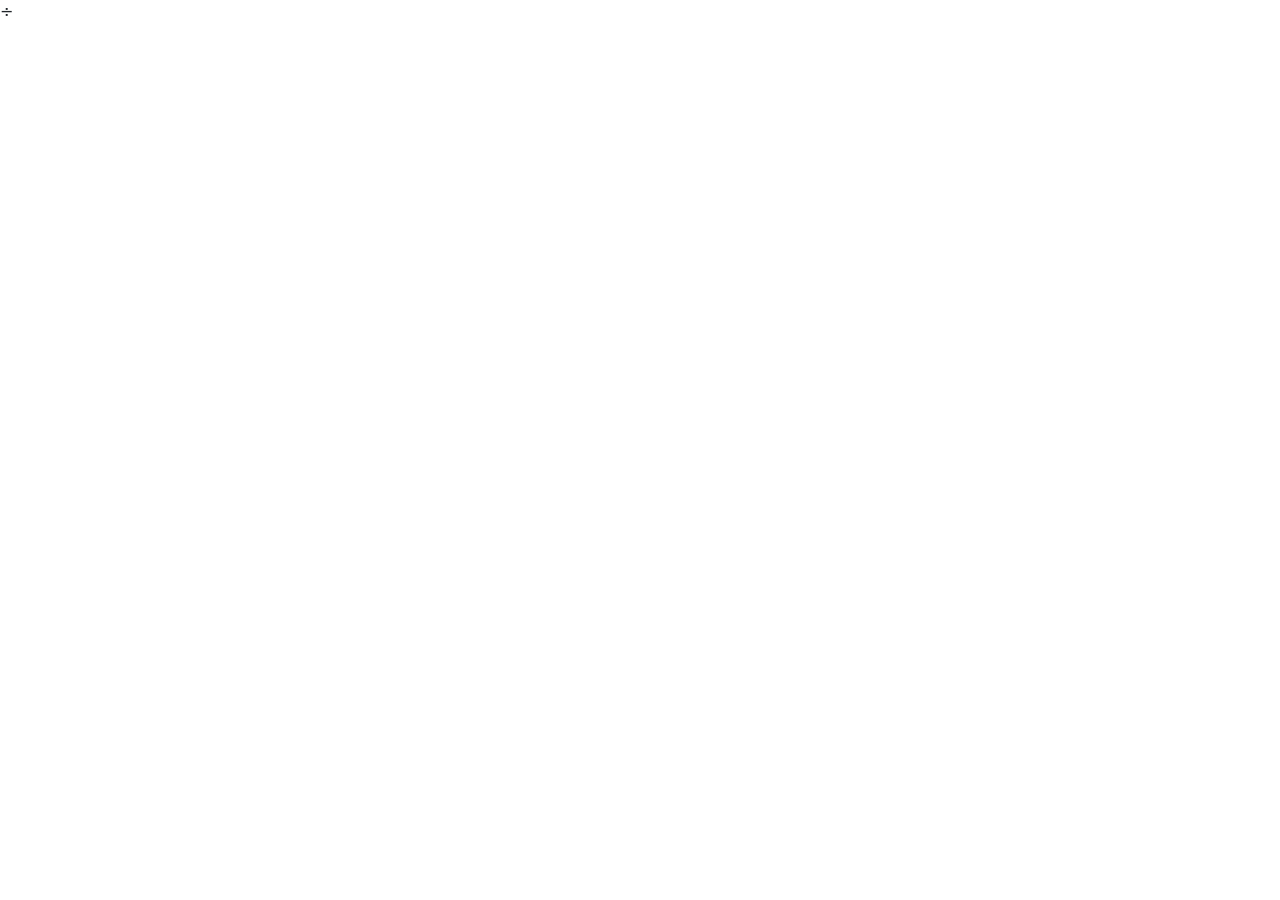
==== contact.html @ 99e3ef4a "hero section" ====
÷<!DOCTYPE html>
<html lang="en">

<head>
    <meta charset="UTF-8">
    <meta name="viewport" content="width=device-width, initial-scale=1.0">

    <title>Group Project</title>

    <!-- Bootstrap CSS -->
    <link href="https://cdn.jsdelivr.net/npm/bootstrap@5.3.8/dist/css/bootstrap.min.css" rel="stylesheet"
        integrity="sha384-sRIl4kxILFvY47J16cr9ZwB07vP4J8+LH7qKQnuqkuIAvNWLzeN8tE5YBujZqJLB" crossorigin="anonymous">

    <!-- AOS CSS -->
    <link rel="stylesheet" href="https://cdnjs.cloudflare.com/ajax/libs/aos/2.3.4/aos.css">

    <!-- Bootstrap Icons -->
    <link rel="stylesheet" href="https://cdn.jsdelivr.net/npm/bootstrap-icons@1.13.1/font/bootstrap-icons.min.css">

    <!-- Google Fonts -->
    <link rel="preconnect" href="https://fonts.googleapis.com">
    <link rel="preconnect" href="https://fonts.gstatic.com" crossorigin>

    <link
        href="https://fonts.googleapis.com/css2?family=DM+Sans:wght@400;500;600;700&family=Playfair+Display:ital,wght@0,400;0,500;0,600;0,700;1,400;1,500;1,600;1,700&display=swap"
        rel="stylesheet">

</head>

<body>


    <!-- Bootstrap JS -->
    <script src="https://cdn.jsdelivr.net/npm/bootstrap@5.3.8/dist/js/bootstrap.bundle.min.js"
        integrity="sha384-FKyoEForCGlyvwx9Hj09JcYn3nv7wiPVlz7YYwJrVWrXK/BmnVDxM+D2scQbITxI" crossorigin="anonymous">
        </script>

    <!-- AOS JS -->
    <script src="https://cdnjs.cloudflare.com/ajax/libs/aos/2.3.4/aos.js">
    </script>

    <!-- AOS Initialization -->
    <script>
        AOS.init();
    </script>

</body>

</html>
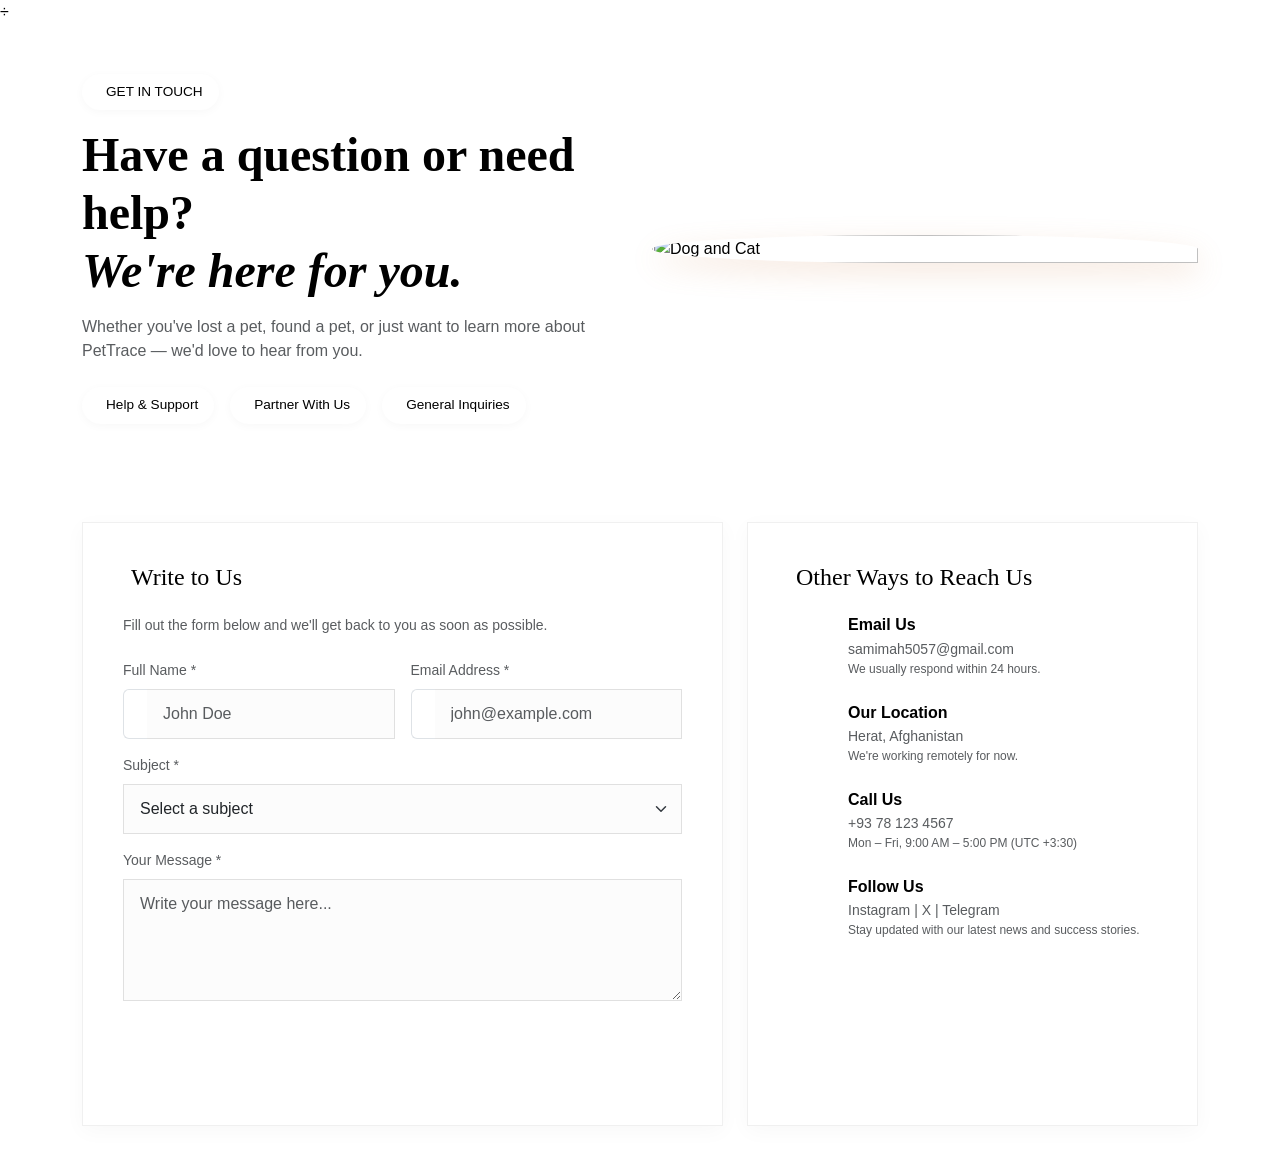
==== commit a5cf9a0c: "contact info" ====
--- a/contact.html
+++ b/contact.html
@@ -24,7 +24,7 @@
     <link
         href="https://fonts.googleapis.com/css2?family=DM+Sans:wght@400;500;600;700&family=Playfair+Display:ital,wght@0,400;0,500;0,600;0,700;1,400;1,500;1,600;1,700&display=swap"
         rel="stylesheet">
-
+<link rel="stylesheet" href="style contact.css">
 </head>
 
 <body>
@@ -43,7 +43,140 @@
     <script>
         AOS.init();
     </script>
+     <!-- Hero Section -->
+    <section class="hero-section">
+        <div class="container position-relative">
+            <!-- Decorative Paw Prints -->
+            <i class="fa-solid fa-paw paw-print paw-1"></i>
+            <i class="fa-solid fa-paw paw-print paw-2"></i>
+            
+            <div class="row align-items-center">
+                <div class="col-lg-6 mb-4 mb-lg-0">
+                    <div class="badge-icon mb-3">
+                        <i class="fa-solid fa-paw text-primary-custom"></i> GET IN TOUCH
+                    </div>
+                    <h1 class="display-5 fw-bold mb-3">Have a question or need help?<br><span class="text-primary-custom fst-italic">We're here for you.</span></h1>
+                    <p class="text-muted mb-4">Whether you've lost a pet, found a pet, or just want to learn more about PetTrace — we'd love to hear from you.</p>
+                    
+                    <div class="d-flex flex-wrap gap-3">
+                        <div class="badge-icon">
+                            <i class="fa-solid fa-heart text-danger"></i> Help & Support
+                        </div>
+                        <div class="badge-icon">
+                            <i class="fa-solid fa-handshake text-primary-custom"></i> Partner With Us
+                        </div>
+                        <div class="badge-icon">
+                            <i class="fa-solid fa-comment-dots text-primary-custom"></i> General Inquiries
+                        </div>
+                    </div>
+                </div>
+                <div class="col-lg-6">
+                    <div class="hero-img-wrapper">
+                        <!-- Replace with your actual image -->
+                        <img src="https://images.unsplash.com/photo-1450778869180-41d0601e046e?ixlib=rb-4.0.3&auto=format&fit=crop&w=800&q=80" alt="Dog and Cat">
+                    </div>
+                </div>
+            </div>
+        </div>
+    </section><!-- Contact Form Section -->
+    <section class="py-5">
+        <div class="container">
+            <div class="row g-4">
+                <!-- Form -->
+                <div class="col-lg-7">
+                    <div class="custom-card">
+                        <div class="d-flex align-items-center gap-2 mb-4">
+                            <i class="fa-solid fa-paw text-primary-custom"></i>
+                            <h4 class="mb-0">Write to Us</h4>
+                        </div>
+                        <p class="text-muted small mb-4">Fill out the form below and we'll get back to you as soon as possible.</p>
+                        
+                        <form>
+                            <div class="row g-3">
+                                <div class="col-md-6">
+                                    <label class="form-label small text-muted">Full Name *</label>
+                                    <div class="input-group">
+                                        <span class="input-group-text"><i class="fa-regular fa-user"></i></span>
+                                        <input type="text" class="form-control" placeholder="John Doe">
+                                    </div>
+                                </div>
+                                <div class="col-md-6">
+                                    <label class="form-label small text-muted">Email Address *</label>
+                                    <div class="input-group">
+                                        <span class="input-group-text"><i class="fa-regular fa-envelope"></i></span>
+                                        <input type="email" class="form-control" placeholder="john@example.com">
+                                    </div>
+                                </div>
+                                <div class="col-12">
+                                    <label class="form-label small text-muted">Subject *</label>
+                                    <select class="form-select">
+                                        <option selected disabled>Select a subject</option>
+                                        <option>General Inquiry</option>
+                                        <option>Report a Lost Pet</option>
+                                        <option>Report a Found Pet</option>
+                                        <option>Partnership</option>
+                                    </select>
+                                </div>
+                                <div class="col-12">
+                                    <label class="form-label small text-muted">Your Message *</label>
+                                    <textarea class="form-control" rows="4" placeholder="Write your message here..."></textarea>
+                                </div>
+                                <div class="col-12 mt-4">
+                                    <button type="submit" class="btn btn-primary-custom w-100">
+                                        Send Message <i class="fa-solid fa-paper-plane ms-2"></i>
+                                    </button>
+                                </div>
+                            </div>
+                        </form>
+                    </div>
+                </div>
+ <!-- Contact Info -->
+                <div class="col-lg-5">
+                    <div class="custom-card">
+                        <div class="d-flex align-items-center gap-2 mb-4">
+                            <i class="fa-solid fa-paw text-primary-custom"></i>
+                            <h4 class="mb-0">Other Ways to Reach Us</h4>
+                        </div>
+                        
+                        <div class="contact-info-item">
+                            <div class="contact-icon"><i class="fa-regular fa-envelope"></i></div><div>
+                                <h6 class="mb-1 fw-bold">Email Us</h6>
+                                <p class="text-muted small mb-0">samimah5057@gmail.com</p>
+                                <p class="text-muted small mb-0" style="font-size: 0.75rem;">We usually respond within 24 hours.</p>
+                            </div>
+                        </div>
 
+                        <div class="contact-info-item">
+                            <div class="contact-icon"><i class="fa-solid fa-location-dot"></i></div>
+                            <div>
+                                <h6 class="mb-1 fw-bold">Our Location</h6>
+                                <p class="text-muted small mb-0">Herat, Afghanistan</p>
+                                <p class="text-muted small mb-0" style="font-size: 0.75rem;">We're working remotely for now.</p>
+                            </div>
+                        </div>
+
+                        <div class="contact-info-item">
+                            <div class="contact-icon"><i class="fa-solid fa-phone"></i></div>
+                            <div>
+                                <h6 class="mb-1 fw-bold">Call Us</h6>
+                                <p class="text-muted small mb-0">+93 78 123 4567</p>
+                                <p class="text-muted small mb-0" style="font-size: 0.75rem;">Mon – Fri, 9:00 AM – 5:00 PM (UTC +3:30)</p>
+                            </div>
+                        </div>
+
+                        <div class="contact-info-item mb-0">
+                            <div class="contact-icon"><i class="fa-brands fa-instagram"></i></div>
+                            <div>
+                                <h6 class="mb-1 fw-bold">Follow Us</h6>
+                                <p class="text-muted small mb-0">Instagram | X | Telegram</p>
+                                <p class="text-muted small mb-0" style="font-size: 0.75rem;">Stay updated with our latest news and success stories.</p>
+                            </div>
+                        </div>
+                    </div>
+                </div>
+            </div>
+        </div>
+    </section>
 </body>
 
 </html>
--- a/style contact.css
+++ b/style contact.css
@@ -0,0 +1,167 @@
+:root {
+    /* Main Colors */
+    --cream: #FFF8EF;
+    --light-pink: #FBE4E6;
+    --soft-beige: #F8EBDD;
+    --peach: #F3C6A5;
+
+    /* Accent */
+    --terracotta: #C97B4B;
+
+    /* Text */
+    --dark-brown: #2D211B;
+    --muted-brown: #75645A;
+
+    /* Border */
+    --border: #E8D4C2;
+}
+
+body {
+    font-family: 'DM Sans', sans-serif;
+}
+
+h1,
+h2,
+h3 {
+    font-family: 'Playfair Display', serif;
+}
+Sahar sh contact 
+ :root {
+            --primary-color: #d38a59;
+            --primary-hover: #b87548;
+            --bg-color: #fefaf6;
+            --text-dark: #2c2c2c;
+            --text-muted: #6c757d;
+            --accent-light: #fdf3f0;
+            --border-radius-lg: 24px;
+            --border-radius-md: 16px;
+        }
+
+        body {
+            font-family: 'Inter', sans-serif;
+            background-color: var(--bg-color);
+            color: var(--text-dark);
+        }
+
+        h1, h2, h3, h4, h5 {
+            font-family: 'Lora', serif;
+            color: var(--text-dark);
+        }
+
+        .text-primary-custom {
+            color: var(--primary-color) !important;
+        }
+
+        .bg-primary-custom {
+            background-color: var(--primary-color) !important;
+            color: white;
+        }
+
+        .btn-primary-custom {
+            background-color: var(--primary-color);
+            color: white;
+            border: none;
+            padding: 10px 24px;
+            border-radius: 50px;
+            transition: all 0.3s ease;
+        }
+
+        .btn-primary-custom:hover {
+            background-color: var(--primary-hover);
+            color: white;
+        }
+
+        .btn-outline-custom {
+            border: 1px solid #ddd;
+            border-radius: 50px;
+            padding: 8px 20px;
+            color: var(--text-dark);
+            background: white;
+            transition: all 0.3s ease;
+        }
+
+        .btn-outline-custom:hover {
+            background-color: var(--accent-light);
+            border-color: var(--primary-color);
+            color: var(--primary-color);
+        }
+
+        /* Hero Section */
+        .hero-section {
+            padding-top: 50px;
+            padding-bottom: 50px;
+        }
+
+        .hero-img-wrapper {
+            position: relative;
+            border-radius: 50% 50% 0 50% / 50% 50% 0 50%;
+            overflow: hidden;
+            box-shadow: 0 10px 30px rgba(211, 138, 89, 0.2);
+        }
+
+        .hero-img-wrapper img {
+            width: 100%;
+            height: auto;
+            object-fit: cover;
+        }
+
+        .badge-icon {
+            display: inline-flex;
+            align-items: center;
+            gap: 8px;
+            font-size: 0.85rem;
+            color: var(--text-muted);
+            background: white;
+            padding: 8px 16px;
+            border-radius: 50px;
+            box-shadow: 0 2px 10px rgba(0,0,0,0.03);
+        }
+
+        /* Form Section */
+        .custom-card {
+            background: white;
+            border-radius: var(--border-radius-lg);
+            padding: 40px;
+            box-shadow: 0 5px 20px rgba(0,0,0,0.03);
+            border: 1px solid #f0f0f0;
+            height: 100%;
+        }
+
+        .form-control, .form-select {
+            border-radius: var(--border-radius-md);
+            border: 1px solid #e0e0e0;
+            padding: 12px 16px;
+            background-color: #fcfcfc;
+        }
+
+        .form-control:focus, .form-select:focus {
+            box-shadow: 0 0 0 0.25rem rgba(211, 138, 89, 0.15);
+            border-color: var(--primary-color);
+        }
+
+        .input-group-text {
+            background-color: transparent;
+            border-right: none;
+            color: var(--text-muted);
+        }
+
+        .input-group .form-control {
+            border-left: none;
+        }.contact-info-item {
+            display: flex;
+            align-items: flex-start;
+            gap: 15px;
+            margin-bottom: 25px;
+        }
+
+        .contact-icon {
+            width: 45px;
+            height: 45px;
+            background-color: var(--accent-light);
+            color: var(--primary-color);
+            border-radius: 50%;
+            display: flex;
+            align-items: center;
+            justify-content: center;
+            font-size: 1.2rem;
+            flex-shrink: 0;}
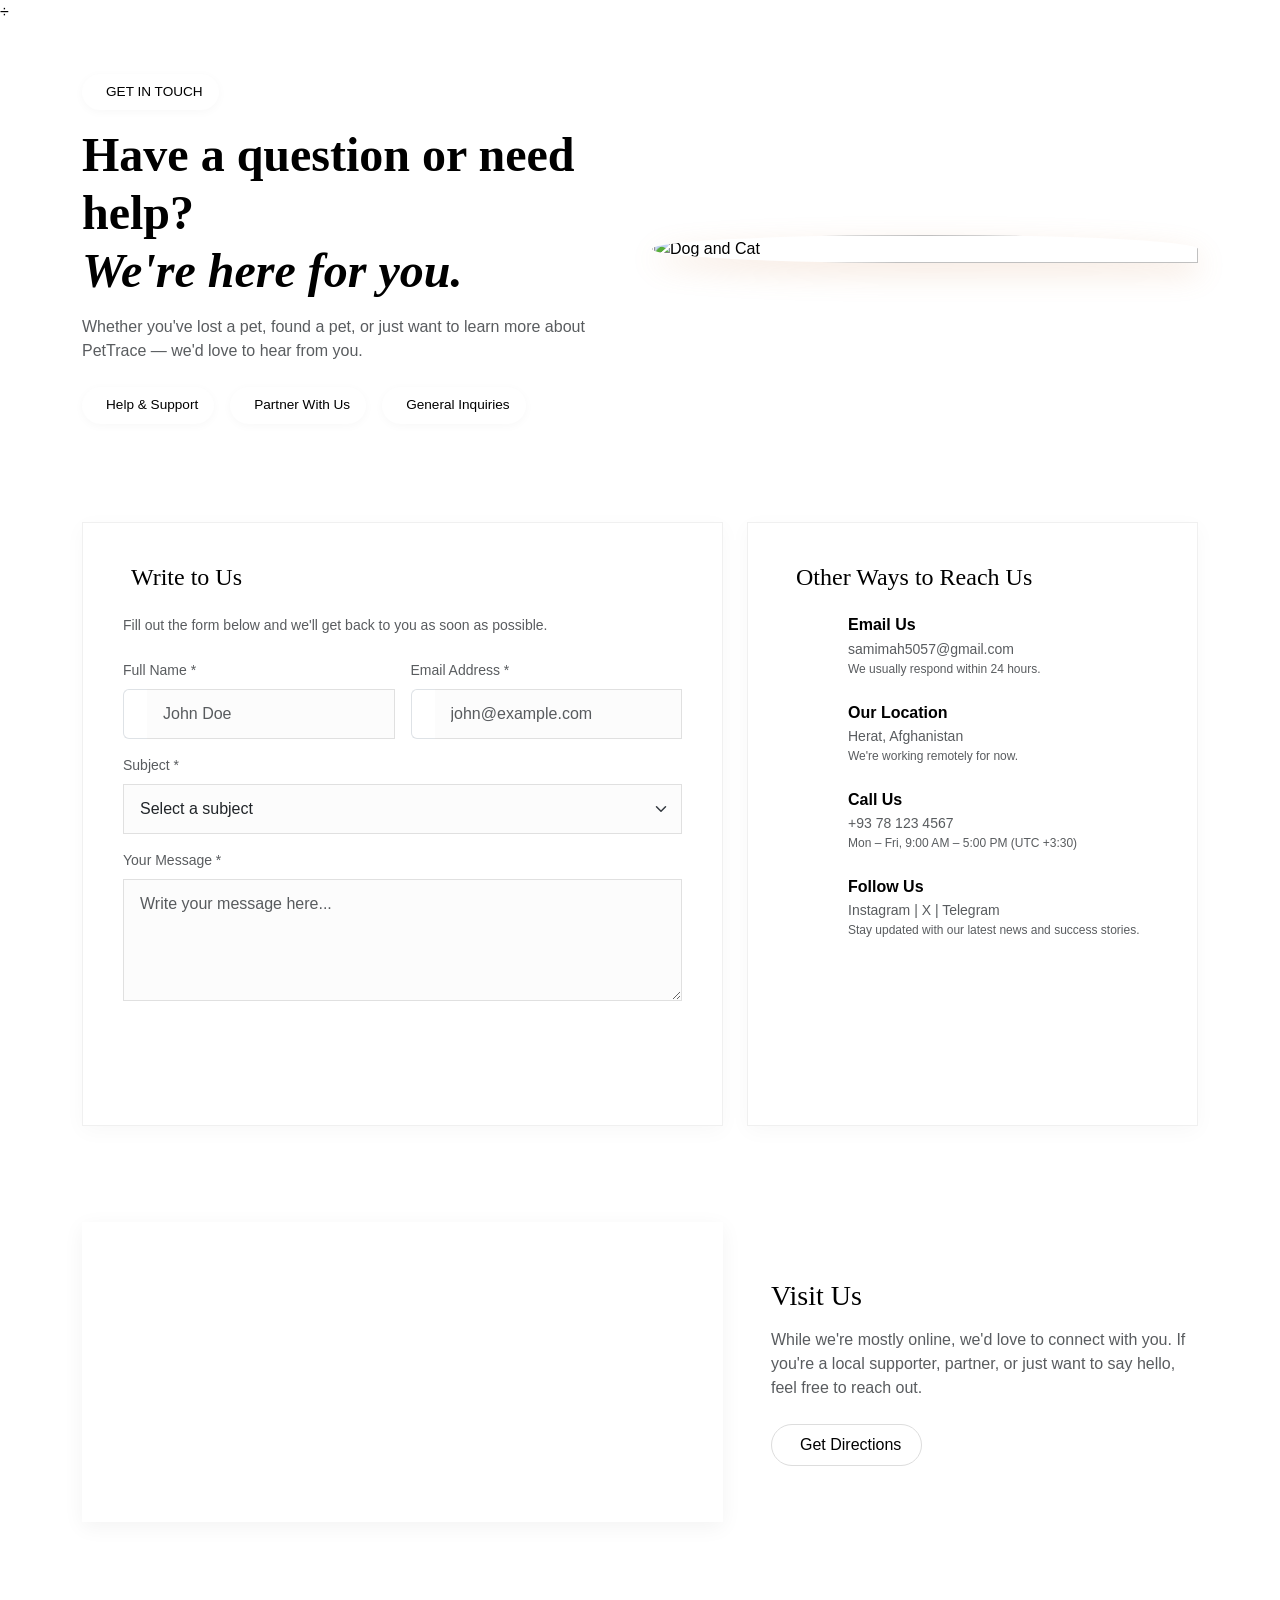
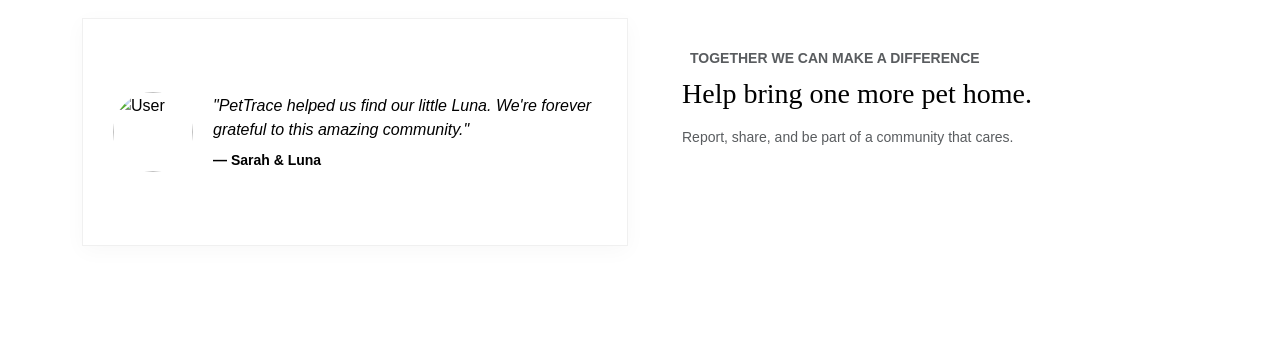
==== commit 4284a790: "project finfsh" ====
--- a/contact.html
+++ b/contact.html
@@ -177,6 +177,62 @@
             </div>
         </div>
     </section>
+     <!-- Map & Visit Us Section -->
+    <section class="py-5">
+        <div class="container">
+            <div class="row align-items-center g-4">
+                <div class="col-lg-7">
+                    <div class="map-container">
+                        <!-- Replace with your Google Maps Embed Code -->
+                        <iframe src="https://www.google.com/maps/embed?pb=!1m18!1m12!1m3!1d110978.66863461594!2d61.418368!3d34.341568!2m3!1f0!2f0!3f0!3m2!1i1024!2i768!4f13.1!3m3!1m2!1s0x3f353ed5c344c40d%3A0x6b4f4c3f1a2b3c4d!2sHerat%2C%20Afghanistan!5e0!3m2!1sen!2s!4v1700000000000!5m2!1sen!2s" allowfullscreen="" loading="lazy"></iframe>
+                    </div>
+                </div>
+                <div class="col-lg-5">
+                    <div class="ps-lg-4">
+                        <h3 class="mb-3">Visit Us</h3>
+                        <p class="text-muted mb-4">While we're mostly online, we'd love to connect with you. If you're a local supporter, partner, or just want to say hello, feel free to reach out.</p>
+                        <a href="#" class="btn btn-outline-custom">
+                            <i class="fa-solid fa-location-arrow me-2"></i> Get Directions
+                        </a>
+                    </div>
+                </div>
+            </div>
+        </div>
+    </section> <!-- Testimonial & CTA Section -->
+    <section class="py-5 mb-5">
+        <div class="container">
+            <div class="row g-4">
+                <div class="col-lg-6">
+                    <div class="testimonial-card">
+                        <!-- Replace with your testimonial image -->
+                        <img src="https://images.unsplash.com/photo-1543466835-00a7907e9de1?ixlib=rb-4.0.3&auto=format&fit=crop&w=200&q=80" alt="User" class="testimonial-img"><div>
+                            <i class="fa-solid fa-quote-left text-primary-custom mb-2"></i>
+                            <p class="fst-italic mb-2">"PetTrace helped us find our little Luna. We're forever grateful to this amazing community."</p>
+                            <p class="fw-bold mb-0 small">— Sarah & Luna</p>
+                        </div>
+                    </div>
+                </div>
+                <div class="col-lg-6">
+                    <div class="cta-card">
+                        <div class="d-flex align-items-center gap-2 mb-2">
+                            <i class="fa-solid fa-paw text-primary-custom"></i>
+                            <span class="small text-muted fw-bold text-uppercase tracking-wider">Together we can make a difference</span>
+                        </div>
+                        <h3 class="mb-3">Help bring one more pet home.</h3>
+                        <p class="text-muted small mb-4">Report, share, and be part of a community that cares.</p>
+                        <div>
+                            <a href="#" class="btn btn-primary-custom">Report a Pet <i class="fa-solid fa-arrow-right ms-2"></i></a>
+                        </div>
+                    </div>
+                </div>
+            </div>
+        </div>
+    </section>
+
+    <!-- Bootstrap 5 JS -->
+    <script src="https://cdn.jsdelivr.net/npm/bootstrap@5.3.0/dist/js/bootstrap.bundle.min.js"></script>
 </body>
+</html>
+</body>
 
 </html>
--- a/style contact.css
+++ b/style contact.css
@@ -164,4 +164,58 @@
             align-items: center;
             justify-content: center;
             font-size: 1.2rem;
-            flex-shrink: 0;}+            flex-shrink: 0;}
+             /* Map Section */
+        .map-container {
+            border-radius: var(--border-radius-lg);
+            overflow: hidden;
+            height: 300px;
+            box-shadow: 0 5px 20px rgba(0,0,0,0.05);
+        }
+
+        .map-container iframe {
+            width: 100%;
+            height: 100%;
+            border: 0;
+        }
+
+        /* Testimonial & CTA */
+        .testimonial-card {
+            background: white;
+            border-radius: var(--border-radius-lg);
+            padding: 30px;
+            box-shadow: 0 5px 20px rgba(0,0,0,0.03);
+            border: 1px solid #f0f0f0;
+            height: 100%;
+            display: flex;
+            align-items: center;
+            gap: 20px;
+        }
+
+        .testimonial-img {
+            width: 80px;
+            height: 80px;
+            border-radius: 50%;
+            object-fit: cover;
+        }
+
+        .cta-card {
+            background-color: var(--accent-light);
+            border-radius: var(--border-radius-lg);
+            padding: 30px;
+            height: 100%;
+            display: flex;
+            flex-direction: column;
+            justify-content: center;
+        }
+
+        /* Decorative Elements */
+        .paw-print {
+            color: #f0d5c8;
+            font-size: 1.5rem;
+            position: absolute;
+        }
+        
+        .paw-1 { top: 10%; left: 5%; }
+        .paw-2 { bottom: 20%; right: 10%; }
+        .paw-3 { top: 50%; left: 45%; }
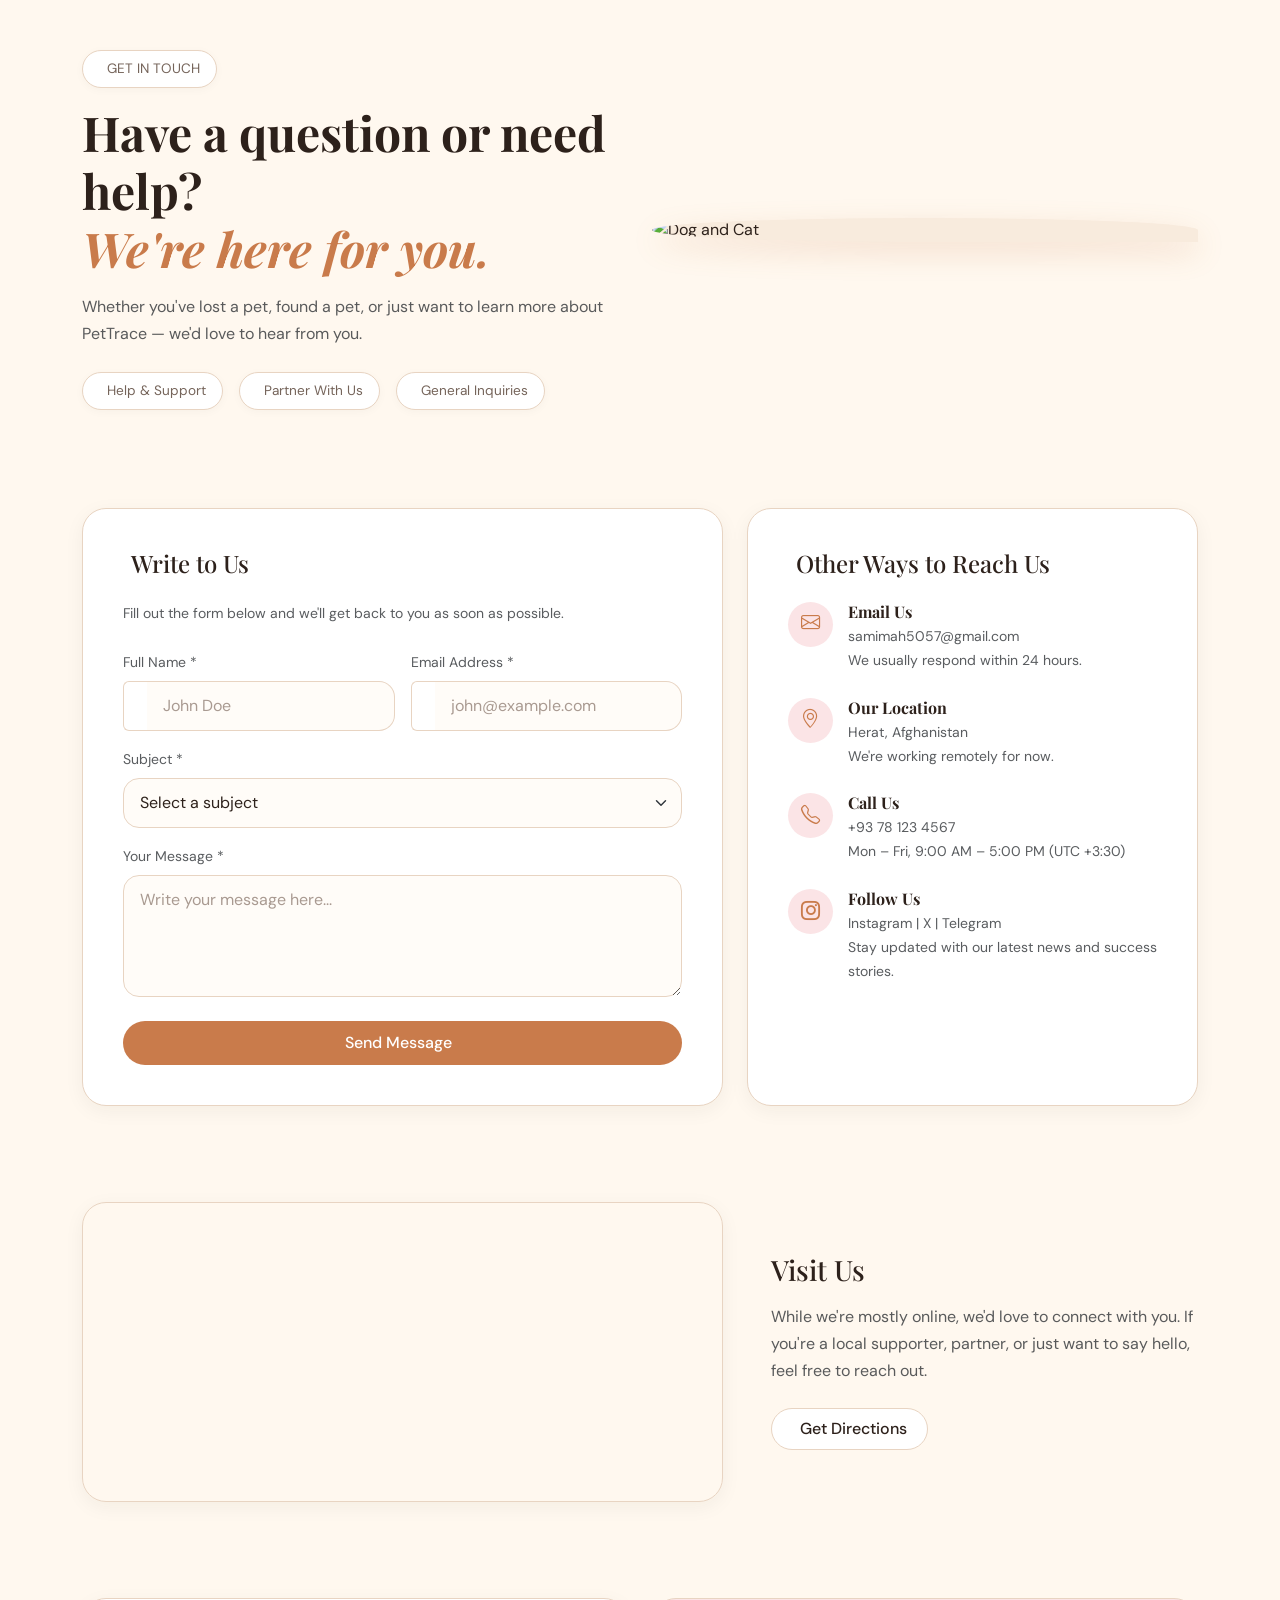
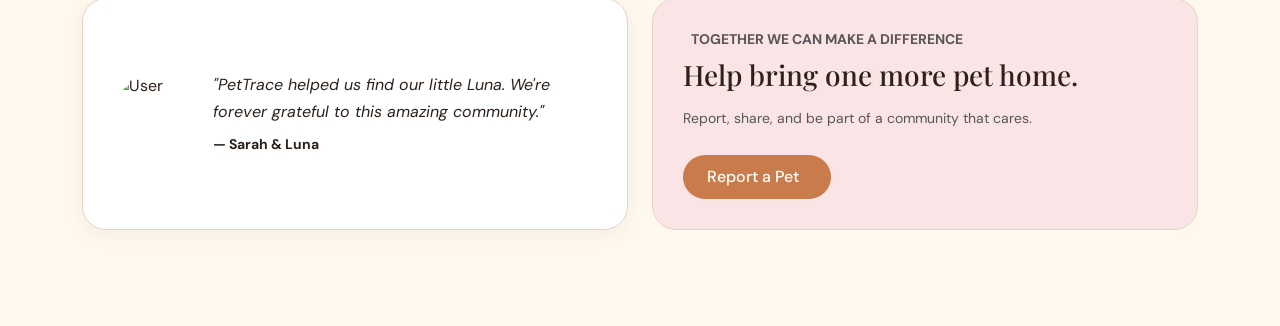
==== commit db93a68a: "debug contact" ====
--- a/contact.html
+++ b/contact.html
@@ -1,4 +1,4 @@
-÷<!DOCTYPE html>
+<!DOCTYPE html>
 <html lang="en">
 
 <head>
@@ -24,7 +24,7 @@
     <link
         href="https://fonts.googleapis.com/css2?family=DM+Sans:wght@400;500;600;700&family=Playfair+Display:ital,wght@0,400;0,500;0,600;0,700;1,400;1,500;1,600;1,700&display=swap"
         rel="stylesheet">
-<link rel="stylesheet" href="style contact.css">
+<link rel="stylesheet" href="contact.css">
 </head>
 
 <body>
@@ -132,50 +132,94 @@
                 </div>
  <!-- Contact Info -->
                 <div class="col-lg-5">
-                    <div class="custom-card">
-                        <div class="d-flex align-items-center gap-2 mb-4">
-                            <i class="fa-solid fa-paw text-primary-custom"></i>
-                            <h4 class="mb-0">Other Ways to Reach Us</h4>
-                        </div>
-                        
-                        <div class="contact-info-item">
-                            <div class="contact-icon"><i class="fa-regular fa-envelope"></i></div><div>
-                                <h6 class="mb-1 fw-bold">Email Us</h6>
-                                <p class="text-muted small mb-0">samimah5057@gmail.com</p>
-                                <p class="text-muted small mb-0" style="font-size: 0.75rem;">We usually respond within 24 hours.</p>
-                            </div>
-                        </div>
-
-                        <div class="contact-info-item">
-                            <div class="contact-icon"><i class="fa-solid fa-location-dot"></i></div>
-                            <div>
-                                <h6 class="mb-1 fw-bold">Our Location</h6>
-                                <p class="text-muted small mb-0">Herat, Afghanistan</p>
-                                <p class="text-muted small mb-0" style="font-size: 0.75rem;">We're working remotely for now.</p>
-                            </div>
-                        </div>
-
-                        <div class="contact-info-item">
-                            <div class="contact-icon"><i class="fa-solid fa-phone"></i></div>
-                            <div>
-                                <h6 class="mb-1 fw-bold">Call Us</h6>
-                                <p class="text-muted small mb-0">+93 78 123 4567</p>
-                                <p class="text-muted small mb-0" style="font-size: 0.75rem;">Mon – Fri, 9:00 AM – 5:00 PM (UTC +3:30)</p>
-                            </div>
-                        </div>
-
-                        <div class="contact-info-item mb-0">
-                            <div class="contact-icon"><i class="fa-brands fa-instagram"></i></div>
-                            <div>
-                                <h6 class="mb-1 fw-bold">Follow Us</h6>
-                                <p class="text-muted small mb-0">Instagram | X | Telegram</p>
-                                <p class="text-muted small mb-0" style="font-size: 0.75rem;">Stay updated with our latest news and success stories.</p>
-                            </div>
-                        </div>
-                    </div>
-                </div>
-            </div>
-        </div>
+    <div class="custom-card">
+
+        <div class="d-flex align-items-center gap-2 mb-4">
+            <i class="bi bi-paw text-primary-custom"></i>
+            <h4 class="mb-0">Other Ways to Reach Us</h4>
+        </div>
+
+        <!-- Email -->
+        <div class="contact-info-item">
+            <div class="contact-icon">
+                <i class="bi bi-envelope"></i>
+            </div>
+
+            <div>
+                <h6 class="mb-1 fw-bold">Email Us</h6>
+
+                <p class="text-muted small mb-0">
+                    samimah5057@gmail.com
+                </p>
+
+                <p class="text-muted small mb-0 contact-small">
+                    We usually respond within 24 hours.
+                </p>
+            </div>
+        </div>
+
+
+        <!-- Location -->
+        <div class="contact-info-item">
+            <div class="contact-icon">
+                <i class="bi bi-geo-alt"></i>
+            </div>
+
+            <div>
+                <h6 class="mb-1 fw-bold">Our Location</h6>
+
+                <p class="text-muted small mb-0">
+                    Herat, Afghanistan
+                </p>
+
+                <p class="text-muted small mb-0 contact-small">
+                    We're working remotely for now.
+                </p>
+            </div>
+        </div>
+
+
+        <!-- Phone -->
+        <div class="contact-info-item">
+            <div class="contact-icon">
+                <i class="bi bi-telephone"></i>
+            </div>
+
+            <div>
+                <h6 class="mb-1 fw-bold">Call Us</h6>
+
+                <p class="text-muted small mb-0">
+                    +93 78 123 4567
+                </p>
+
+                <p class="text-muted small mb-0 contact-small">
+                    Mon – Fri, 9:00 AM – 5:00 PM (UTC +3:30)
+                </p>
+            </div>
+        </div>
+
+
+        <!-- Social Media -->
+        <div class="contact-info-item mb-0">
+            <div class="contact-icon">
+                <i class="bi bi-instagram"></i>
+            </div>
+
+            <div>
+                <h6 class="mb-1 fw-bold">Follow Us</h6>
+
+                <p class="text-muted small mb-0">
+                    Instagram | X | Telegram
+                </p>
+
+                <p class="text-muted small mb-0 contact-small">
+                    Stay updated with our latest news and success stories.
+                </p>
+            </div>
+        </div>
+
+    </div>
+</div>
     </section>
      <!-- Map & Visit Us Section -->
     <section class="py-5">
--- a/contact.css
+++ b/contact.css
@@ -0,0 +1,877 @@
+/* =========================================================
+   PETTRACE - CONTACT PAGE
+   Complete CSS
+========================================================= */
+
+
+/* =========================================================
+   ROOT VARIABLES
+========================================================= */
+
+:root {
+
+    /* =========================
+       Main Colors
+    ========================= */
+
+    --cream: #FFF8EF;
+    --light-pink: #FBE4E6;
+    --soft-beige: #F8EBDD;
+    --peach: #F3C6A5;
+
+    --terracotta: #C97B4B;
+    --terracotta-dark: #A96038;
+
+    --dark-brown: #2D211B;
+    --muted-brown: #75645A;
+
+    --border: #E8D4C2;
+    --white: #FFFFFF;
+
+
+    /* =========================
+       Semantic Colors
+    ========================= */
+
+    --primary-color: var(--terracotta);
+    --primary-hover: var(--terracotta-dark);
+
+    --text-dark: var(--dark-brown);
+    --text-muted: var(--muted-brown);
+
+    --accent-light: var(--light-pink);
+
+
+    /* =========================
+       Border Radius
+    ========================= */
+
+    --border-radius-sm: 10px;
+    --border-radius-md: 16px;
+    --border-radius-lg: 24px;
+
+
+    /* =========================
+       Shadows
+    ========================= */
+
+    --shadow-soft:
+        0 5px 20px rgba(45, 33, 27, 0.05);
+
+    --shadow-hover:
+        0 10px 30px rgba(201, 123, 75, 0.15);
+}
+
+
+/* =========================================================
+   GLOBAL
+========================================================= */
+
+html {
+    scroll-behavior: smooth;
+}
+
+body {
+    font-family: 'DM Sans', sans-serif;
+    background-color: var(--cream);
+    color: var(--text-dark);
+    margin: 0;
+    padding: 0;
+    overflow-x: hidden;
+}
+
+h1,
+h2,
+h3,
+h4,
+h5,
+h6 {
+    font-family: 'Playfair Display', serif;
+    color: var(--dark-brown);
+}
+
+p {
+    line-height: 1.7;
+}
+
+img {
+    max-width: 100%;
+    display: block;
+}
+
+a {
+    text-decoration: none;
+
+    transition:
+        color 0.3s ease,
+        transform 0.3s ease;
+}
+
+
+/* =========================================================
+   TEXT & BACKGROUND
+========================================================= */
+
+.text-primary-custom {
+    color: var(--primary-color) !important;
+}
+
+.bg-primary-custom {
+    background-color: var(--primary-color) !important;
+    color: var(--white);
+}
+
+
+/* =========================================================
+   BUTTONS
+========================================================= */
+
+.btn-primary-custom,
+.btn-outline-custom {
+    font-family: 'DM Sans', sans-serif;
+    font-weight: 500;
+
+    transition:
+        transform 0.3s ease,
+        background-color 0.3s ease,
+        color 0.3s ease,
+        border-color 0.3s ease,
+        box-shadow 0.3s ease;
+}
+
+
+/* Primary Button */
+
+.btn-primary-custom {
+    background-color: var(--primary-color);
+    color: var(--white);
+
+    border: none;
+
+    padding: 10px 24px;
+
+    border-radius: 50px;
+}
+
+.btn-primary-custom:hover {
+    background-color: var(--primary-hover);
+    color: var(--white);
+
+    transform: translateY(-3px);
+
+    box-shadow:
+        0 10px 25px rgba(201, 123, 75, 0.25);
+}
+
+.btn-primary-custom:active {
+    transform: translateY(-1px);
+}
+
+
+/* Outline Button */
+
+.btn-outline-custom {
+    border: 1px solid var(--border);
+
+    border-radius: 50px;
+
+    padding: 8px 20px;
+
+    color: var(--text-dark);
+
+    background-color: var(--white);
+}
+
+.btn-outline-custom:hover {
+    background-color: var(--accent-light);
+
+    border-color: var(--primary-color);
+
+    color: var(--primary-color);
+
+    transform: translateY(-3px);
+
+    box-shadow:
+        0 8px 20px rgba(201, 123, 75, 0.12);
+}
+
+
+/* Button Icons */
+
+.btn-primary-custom i,
+.btn-outline-custom i {
+    transition: transform 0.3s ease;
+}
+
+.btn-primary-custom:hover i {
+    transform: translateX(4px);
+}
+
+.btn-outline-custom:hover i {
+    transform: translateX(3px);
+}
+
+
+/* =========================================================
+   HERO SECTION
+========================================================= */
+
+.hero-section {
+    padding-top: 50px;
+    padding-bottom: 50px;
+}
+
+
+/* Hero Image */
+
+.hero-img-wrapper {
+    position: relative;
+
+    overflow: hidden;
+
+    border-radius:
+        50% 50% 0 50% /
+        50% 50% 0 50%;
+
+    background-color: var(--soft-beige);
+
+    box-shadow:
+        0 10px 30px rgba(201, 123, 75, 0.20);
+
+    transition:
+        transform 0.5s ease,
+        box-shadow 0.5s ease;
+}
+
+.hero-img-wrapper img {
+    width: 100%;
+    height: 100%;
+
+    object-fit: cover;
+
+    transition:
+        transform 0.7s ease;
+}
+
+.hero-img-wrapper:hover {
+    transform: translateY(-6px);
+
+    box-shadow:
+        0 18px 40px rgba(201, 123, 75, 0.25);
+}
+
+.hero-img-wrapper:hover img {
+    transform: scale(1.04);
+}
+
+
+/* =========================================================
+   BADGES
+========================================================= */
+
+.badge-icon {
+    display: inline-flex;
+
+    align-items: center;
+
+    gap: 8px;
+
+    font-size: 0.85rem;
+
+    color: var(--text-muted);
+
+    background-color: var(--white);
+
+    padding: 8px 16px;
+
+    border-radius: 50px;
+
+    border: 1px solid var(--border);
+
+    box-shadow:
+        0 2px 10px rgba(45, 33, 27, 0.03);
+
+    transition:
+        transform 0.3s ease,
+        box-shadow 0.3s ease,
+        border-color 0.3s ease,
+        background-color 0.3s ease;
+}
+
+.badge-icon:hover {
+    transform: translateY(-4px);
+
+    border-color: var(--primary-color);
+
+    background-color: var(--white);
+
+    box-shadow:
+        0 8px 20px rgba(45, 33, 27, 0.08);
+}
+
+
+/* Badge Icons */
+
+.badge-icon i {
+    transition:
+        transform 0.3s ease,
+        color 0.3s ease;
+}
+
+.badge-icon:hover i {
+    transform: scale(1.15);
+}
+
+
+/* =========================================================
+   CUSTOM CARDS
+========================================================= */
+
+.custom-card {
+    background-color: var(--white);
+
+    border-radius: var(--border-radius-lg);
+
+    padding: 40px;
+
+    box-shadow: var(--shadow-soft);
+
+    border: 1px solid var(--border);
+
+    height: 100%;
+
+    transition:
+        transform 0.35s ease,
+        box-shadow 0.35s ease,
+        border-color 0.35s ease;
+}
+
+.custom-card:hover {
+    transform: translateY(-6px);
+
+    box-shadow:
+        0 15px 35px rgba(45, 33, 27, 0.10);
+
+    border-color:
+        rgba(201, 123, 75, 0.35);
+}
+
+
+/* =========================================================
+   FORM
+========================================================= */
+
+.form-control,
+.form-select {
+    border-radius: var(--border-radius-md);
+
+    border: 1px solid var(--border);
+
+    padding: 12px 16px;
+
+    background-color: #FFFCF8;
+
+    color: var(--text-dark);
+
+    transition:
+        border-color 0.3s ease,
+        box-shadow 0.3s ease,
+        background-color 0.3s ease,
+        transform 0.2s ease;
+}
+
+
+/* Input Hover */
+
+.form-control:hover,
+.form-select:hover {
+    border-color:
+        rgba(201, 123, 75, 0.50);
+}
+
+
+/* Input Focus */
+
+.form-control:focus,
+.form-select:focus {
+    box-shadow:
+        0 0 0 4px rgba(201, 123, 75, 0.10);
+
+    border-color:
+        var(--primary-color);
+
+    background-color:
+        var(--white);
+
+    color:
+        var(--text-dark);
+
+    transform:
+        translateY(-1px);
+}
+
+
+/* Placeholder */
+
+.form-control::placeholder {
+    color: #A99A91;
+}
+
+
+/* =========================================================
+   INPUT GROUP
+========================================================= */
+
+.input-group-text {
+    background-color: transparent;
+
+    border: 1px solid var(--border);
+
+    border-right: none;
+
+    color: var(--text-muted);
+
+    transition:
+        color 0.3s ease,
+        border-color 0.3s ease,
+        background-color 0.3s ease;
+}
+
+.input-group .form-control {
+    border-left: none;
+}
+
+
+/* Focus Input Group */
+
+.input-group:focus-within .input-group-text {
+    color: var(--primary-color);
+
+    border-color: var(--primary-color);
+
+    background-color: var(--accent-light);
+}
+
+
+/* =========================================================
+   CONTACT INFO
+========================================================= */
+
+.contact-info-item {
+    display: flex;
+
+    align-items: flex-start;
+
+    gap: 15px;
+
+    margin-bottom: 25px;
+}
+
+
+/* Contact Icon */
+
+.contact-icon {
+    width: 45px;
+    height: 45px;
+
+    background-color: var(--accent-light);
+
+    color: var(--primary-color);
+
+    border-radius: 50%;
+
+    display: flex;
+
+    align-items: center;
+
+    justify-content: center;
+
+    font-size: 1.2rem;
+
+    flex-shrink: 0;
+
+    transition:
+        transform 0.3s ease,
+        background-color 0.3s ease,
+        color 0.3s ease,
+        box-shadow 0.3s ease;
+}
+
+
+/* Contact Hover */
+
+.contact-info-item:hover .contact-icon {
+    transform:
+        scale(1.08)
+        translateY(-3px);
+
+    background-color:
+        var(--primary-color);
+
+    color:
+        var(--white);
+
+    box-shadow:
+        0 8px 18px rgba(201, 123, 75, 0.20);
+}
+
+
+/* Contact Title */
+
+.contact-info-item h6 {
+    transition:
+        color 0.3s ease;
+}
+
+.contact-info-item:hover h6 {
+    color:
+        var(--primary-color);
+}
+
+
+/* =========================================================
+   MAP
+========================================================= */
+
+.map-container {
+    border-radius: var(--border-radius-lg);
+
+    overflow: hidden;
+
+    height: 300px;
+
+    box-shadow: var(--shadow-soft);
+
+    border: 1px solid var(--border);
+
+    transition:
+        transform 0.4s ease,
+        box-shadow 0.4s ease,
+        border-color 0.4s ease;
+}
+
+.map-container iframe {
+    width: 100%;
+    height: 100%;
+
+    border: 0;
+}
+
+.map-container:hover {
+    transform: translateY(-5px);
+
+    box-shadow:
+        0 15px 30px rgba(45, 33, 27, 0.12);
+
+    border-color:
+        rgba(201, 123, 75, 0.35);
+}
+
+
+/* =========================================================
+   TESTIMONIAL
+========================================================= */
+
+.testimonial-card {
+    background-color: var(--white);
+
+    border-radius: var(--border-radius-lg);
+
+    padding: 30px;
+
+    box-shadow: var(--shadow-soft);
+
+    border: 1px solid var(--border);
+
+    height: 100%;
+
+    display: flex;
+
+    align-items: center;
+
+    gap: 20px;
+
+    transition:
+        transform 0.35s ease,
+        box-shadow 0.35s ease,
+        border-color 0.35s ease;
+}
+
+
+/* Testimonial Hover */
+
+.testimonial-card:hover {
+    transform: translateY(-7px);
+
+    box-shadow:
+        0 15px 35px rgba(201, 123, 75, 0.15);
+
+    border-color:
+        rgba(201, 123, 75, 0.35);
+}
+
+
+/* Testimonial Image */
+
+.testimonial-img {
+    width: 80px;
+    height: 80px;
+
+    border-radius: 50%;
+
+    object-fit: cover;
+
+    flex-shrink: 0;
+
+    transition:
+        transform 0.4s ease,
+        box-shadow 0.4s ease;
+}
+
+.testimonial-card:hover .testimonial-img {
+    transform: scale(1.06);
+
+    box-shadow:
+        0 8px 20px rgba(45, 33, 27, 0.12);
+}
+
+
+/* Quote Icon */
+
+.testimonial-card .fa-quote-left {
+    transition:
+        transform 0.3s ease;
+}
+
+.testimonial-card:hover .fa-quote-left {
+    transform:
+        translateX(4px);
+}
+
+
+/* =========================================================
+   CTA
+========================================================= */
+
+.cta-card {
+    background-color: var(--accent-light);
+
+    border-radius: var(--border-radius-lg);
+
+    padding: 30px;
+
+    height: 100%;
+
+    display: flex;
+
+    flex-direction: column;
+
+    justify-content: center;
+
+    border: 1px solid var(--border);
+
+    transition:
+        transform 0.4s ease,
+        box-shadow 0.4s ease,
+        border-color 0.4s ease;
+}
+
+
+/* CTA Hover */
+
+.cta-card:hover {
+    transform: translateY(-7px);
+
+    box-shadow:
+        0 15px 35px rgba(201, 123, 75, 0.15);
+
+    border-color:
+        rgba(201, 123, 75, 0.35);
+}
+
+
+/* CTA Paw */
+
+.cta-card .fa-paw {
+    transition:
+        transform 0.3s ease,
+        color 0.3s ease;
+}
+
+.cta-card:hover .fa-paw {
+    transform:
+        scale(1.15)
+        rotate(-8deg);
+}
+
+
+/* =========================================================
+   DECORATIVE PAWS
+========================================================= */
+
+.paw-print {
+    color: #E8CFC1;
+
+    font-size: 1.5rem;
+
+    position: absolute;
+
+    pointer-events: none;
+
+    transition:
+        transform 0.4s ease,
+        opacity 0.4s ease;
+}
+
+.paw-1 {
+    top: 10%;
+    left: 5%;
+}
+
+.paw-2 {
+    bottom: 20%;
+    right: 10%;
+}
+
+.paw-3 {
+    top: 50%;
+    left: 45%;
+}
+
+
+/* =========================================================
+   SECTION SPACING
+========================================================= */
+
+section {
+    position: relative;
+}
+
+
+/* =========================================================
+   RESPONSIVE - TABLET
+========================================================= */
+
+@media (max-width: 991.98px) {
+
+    .hero-section {
+        padding-top: 35px;
+        padding-bottom: 35px;
+    }
+
+    .custom-card {
+        padding: 30px;
+    }
+
+    .hero-img-wrapper {
+        margin-top: 30px;
+    }
+
+}
+
+
+/* =========================================================
+   RESPONSIVE - MOBILE
+========================================================= */
+
+@media (max-width: 767.98px) {
+
+    .hero-section {
+        padding-top: 25px;
+        padding-bottom: 30px;
+    }
+
+    .custom-card {
+        padding: 24px;
+    }
+
+    .testimonial-card {
+        padding: 20px;
+    }
+
+    .testimonial-img {
+        width: 65px;
+        height: 65px;
+    }
+
+    .map-container {
+        height: 250px;
+    }
+
+    .paw-print {
+        display: none;
+    }
+
+
+    /* Disable large hover movement on mobile */
+
+    .custom-card:hover,
+    .testimonial-card:hover,
+    .cta-card:hover,
+    .map-container:hover,
+    .hero-img-wrapper:hover {
+        transform: none;
+    }
+
+    .hero-img-wrapper:hover img {
+        transform: none;
+    }
+
+}
+
+
+/* =========================================================
+   RESPONSIVE - SMALL MOBILE
+========================================================= */
+
+@media (max-width: 575.98px) {
+
+    .hero-section {
+        padding-top: 20px;
+        padding-bottom: 25px;
+    }
+
+    .btn-primary-custom,
+    .btn-outline-custom {
+        width: 100%;
+
+        justify-content: center;
+    }
+
+    .contact-info-item {
+        gap: 12px;
+    }
+
+    .contact-icon {
+        width: 40px;
+        height: 40px;
+
+        font-size: 1rem;
+    }
+
+    .testimonial-card {
+        flex-direction: column;
+
+        align-items: flex-start;
+    }
+
+}
+
+
+/* =========================================================
+   ACCESSIBILITY
+========================================================= */
+
+@media (prefers-reduced-motion: reduce) {
+
+    html {
+        scroll-behavior: auto;
+    }
+
+    *,
+    *::before,
+    *::after {
+        transition: none !important;
+        animation: none !important;
+    }
+}
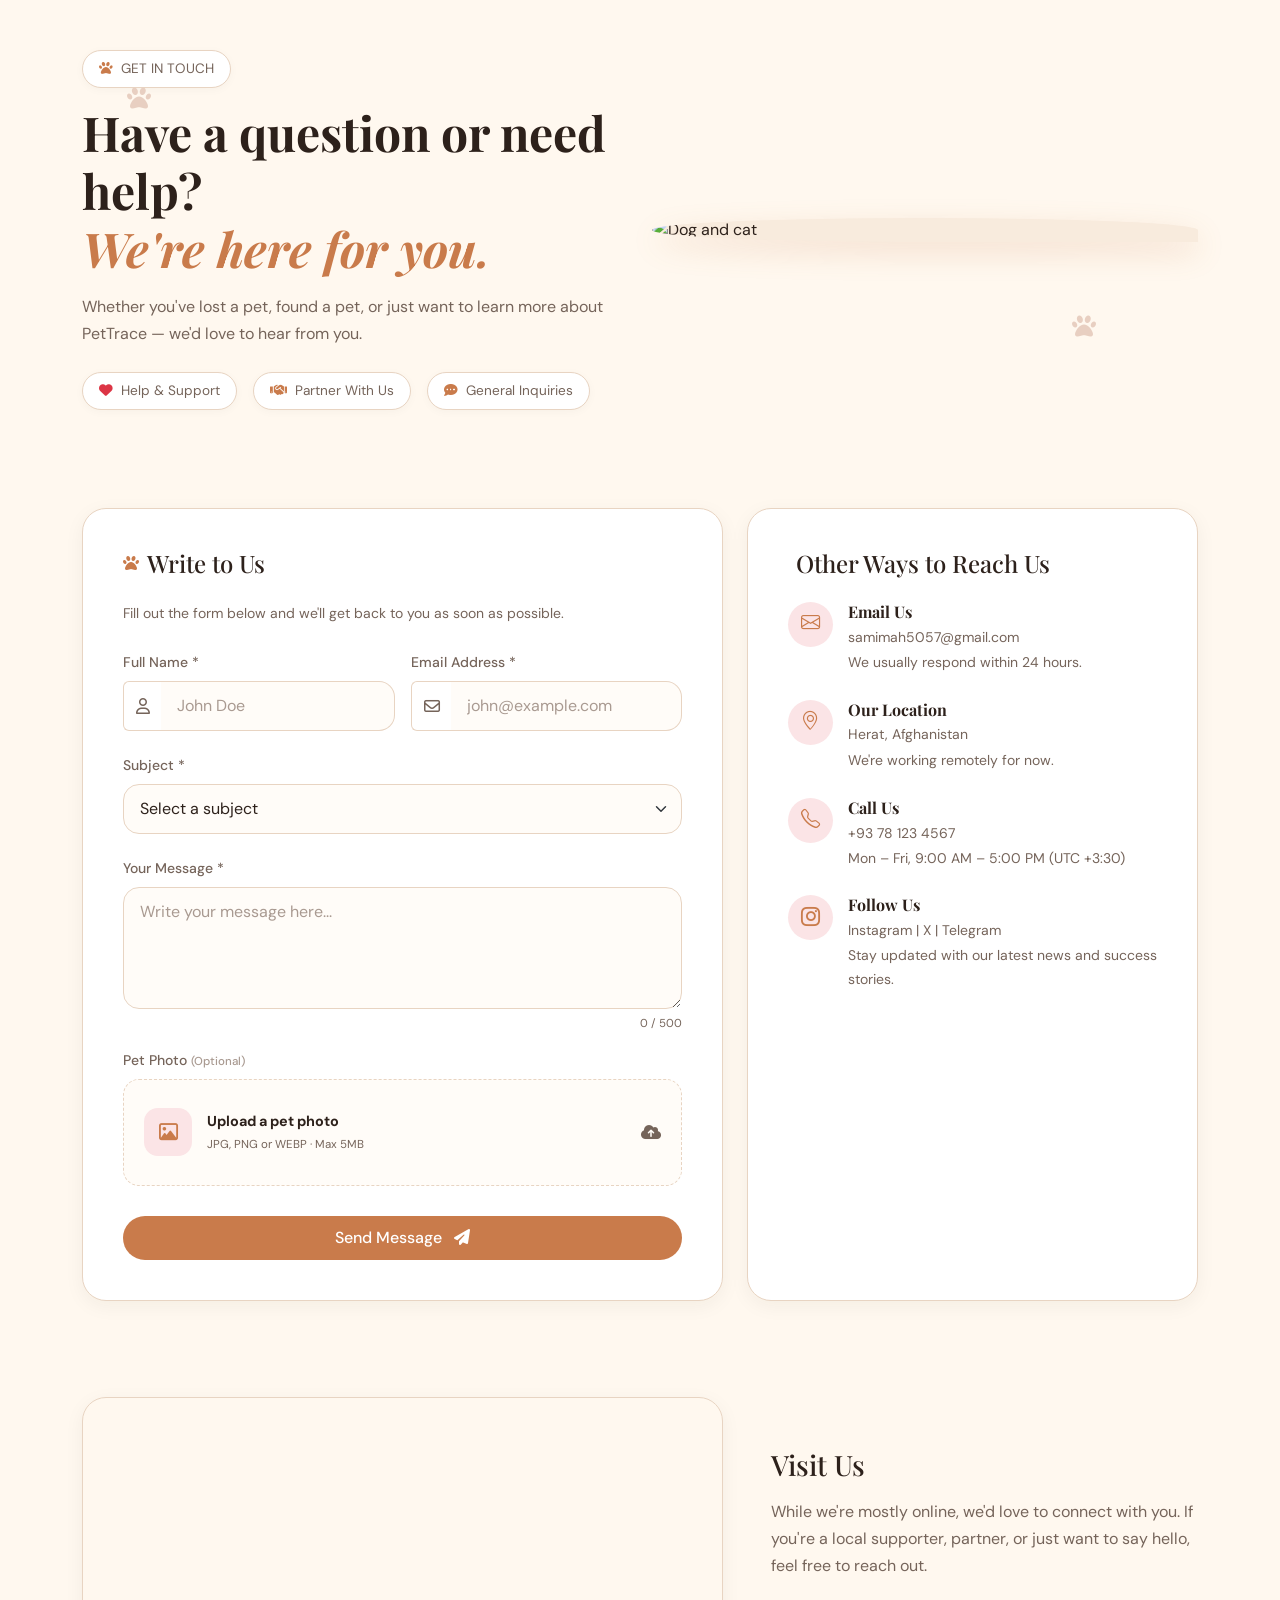
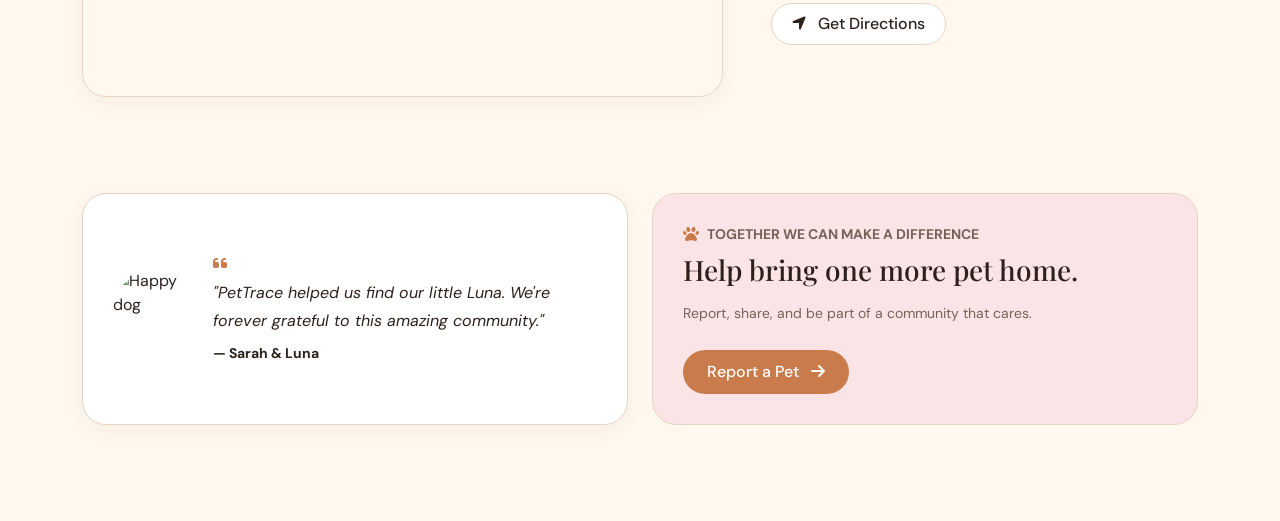
==== commit 19564cd2: "form varidation is done" ====
--- a/contact.html
+++ b/contact.html
@@ -5,278 +5,752 @@
     <meta charset="UTF-8">
     <meta name="viewport" content="width=device-width, initial-scale=1.0">
 
-    <title>Group Project</title>
-
-    <!-- Bootstrap CSS -->
-    <link href="https://cdn.jsdelivr.net/npm/bootstrap@5.3.8/dist/css/bootstrap.min.css" rel="stylesheet"
-        integrity="sha384-sRIl4kxILFvY47J16cr9ZwB07vP4J8+LH7qKQnuqkuIAvNWLzeN8tE5YBujZqJLB" crossorigin="anonymous">
-
-    <!-- AOS CSS -->
-    <link rel="stylesheet" href="https://cdnjs.cloudflare.com/ajax/libs/aos/2.3.4/aos.css">
-
-    <!-- Bootstrap Icons -->
-    <link rel="stylesheet" href="https://cdn.jsdelivr.net/npm/bootstrap-icons@1.13.1/font/bootstrap-icons.min.css">
+    <title>PetTrace - Contact Us</title>
 
     <!-- Google Fonts -->
     <link rel="preconnect" href="https://fonts.googleapis.com">
     <link rel="preconnect" href="https://fonts.gstatic.com" crossorigin>
 
     <link
-        href="https://fonts.googleapis.com/css2?family=DM+Sans:wght@400;500;600;700&family=Playfair+Display:ital,wght@0,400;0,500;0,600;0,700;1,400;1,500;1,600;1,700&display=swap"
-        rel="stylesheet">
-<link rel="stylesheet" href="contact.css">
+        href="https://fonts.googleapis.com/css2?family=DM+Sans:wght@400;500;600;700&family=Playfair+Display:ital,wght@0,500;0,600;0,700;1,500;1,600&display=swap"
+        rel="stylesheet"
+    >
+
+    <!-- Bootstrap -->
+    <link
+        href="https://cdn.jsdelivr.net/npm/bootstrap@5.3.3/dist/css/bootstrap.min.css"
+        rel="stylesheet"
+    >
+
+    <!-- Bootstrap Icons -->
+    <link
+        rel="stylesheet"
+        href="https://cdn.jsdelivr.net/npm/bootstrap-icons@1.11.3/font/bootstrap-icons.min.css"
+    >
+
+    <!-- Font Awesome -->
+    <link
+        rel="stylesheet"
+        href="https://cdnjs.cloudflare.com/ajax/libs/font-awesome/6.5.2/css/all.min.css"
+    >
+
+    <link rel="stylesheet" href="contact.css">
 </head>
 
 <body>
 
-
-    <!-- Bootstrap JS -->
-    <script src="https://cdn.jsdelivr.net/npm/bootstrap@5.3.8/dist/js/bootstrap.bundle.min.js"
-        integrity="sha384-FKyoEForCGlyvwx9Hj09JcYn3nv7wiPVlz7YYwJrVWrXK/BmnVDxM+D2scQbITxI" crossorigin="anonymous">
-        </script>
-
-    <!-- AOS JS -->
-    <script src="https://cdnjs.cloudflare.com/ajax/libs/aos/2.3.4/aos.js">
-    </script>
-
-    <!-- AOS Initialization -->
-    <script>
-        AOS.init();
-    </script>
-     <!-- Hero Section -->
+    <!-- =====================================================
+         HERO
+    ====================================================== -->
+
     <section class="hero-section">
+
         <div class="container position-relative">
-            <!-- Decorative Paw Prints -->
+
             <i class="fa-solid fa-paw paw-print paw-1"></i>
             <i class="fa-solid fa-paw paw-print paw-2"></i>
-            
+
             <div class="row align-items-center">
+
                 <div class="col-lg-6 mb-4 mb-lg-0">
+
                     <div class="badge-icon mb-3">
-                        <i class="fa-solid fa-paw text-primary-custom"></i> GET IN TOUCH
-                    </div>
-                    <h1 class="display-5 fw-bold mb-3">Have a question or need help?<br><span class="text-primary-custom fst-italic">We're here for you.</span></h1>
-                    <p class="text-muted mb-4">Whether you've lost a pet, found a pet, or just want to learn more about PetTrace — we'd love to hear from you.</p>
-                    
+                        <i class="fa-solid fa-paw text-primary-custom"></i>
+                        GET IN TOUCH
+                    </div>
+
+                    <h1 class="display-5 fw-bold mb-3">
+                        Have a question or need help?
+                        <br>
+
+                        <span class="text-primary-custom fst-italic">
+                            We're here for you.
+                        </span>
+                    </h1>
+
+                    <p class="text-muted mb-4">
+                        Whether you've lost a pet, found a pet, or just want
+                        to learn more about PetTrace — we'd love to hear from you.
+                    </p>
+
                     <div class="d-flex flex-wrap gap-3">
+
                         <div class="badge-icon">
-                            <i class="fa-solid fa-heart text-danger"></i> Help & Support
-                        </div>
+                            <i class="fa-solid fa-heart text-danger"></i>
+                            Help & Support
+                        </div>
+
                         <div class="badge-icon">
-                            <i class="fa-solid fa-handshake text-primary-custom"></i> Partner With Us
-                        </div>
+                            <i class="fa-solid fa-handshake text-primary-custom"></i>
+                            Partner With Us
+                        </div>
+
                         <div class="badge-icon">
-                            <i class="fa-solid fa-comment-dots text-primary-custom"></i> General Inquiries
-                        </div>
-                    </div>
+                            <i class="fa-solid fa-comment-dots text-primary-custom"></i>
+                            General Inquiries
+                        </div>
+
+                    </div>
+
                 </div>
+
+
                 <div class="col-lg-6">
+
                     <div class="hero-img-wrapper">
-                        <!-- Replace with your actual image -->
-                        <img src="https://images.unsplash.com/photo-1450778869180-41d0601e046e?ixlib=rb-4.0.3&auto=format&fit=crop&w=800&q=80" alt="Dog and Cat">
-                    </div>
+
+                        <img
+                            src="https://images.unsplash.com/photo-1450778869180-41d0601e046e?auto=format&fit=crop&w=800&q=80"
+                            alt="Dog and cat"
+                        >
+
+                    </div>
+
                 </div>
+
             </div>
+
         </div>
-    </section><!-- Contact Form Section -->
+
+    </section>
+
+
+    <!-- =====================================================
+         CONTACT FORM
+    ====================================================== -->
+
     <section class="py-5">
+
         <div class="container">
+
             <div class="row g-4">
-                <!-- Form -->
+
+                <!-- FORM -->
+
                 <div class="col-lg-7">
+
                     <div class="custom-card">
+
                         <div class="d-flex align-items-center gap-2 mb-4">
+
                             <i class="fa-solid fa-paw text-primary-custom"></i>
-                            <h4 class="mb-0">Write to Us</h4>
-                        </div>
-                        <p class="text-muted small mb-4">Fill out the form below and we'll get back to you as soon as possible.</p>
-                        
-                        <form>
+
+                            <h4 class="mb-0">
+                                Write to Us
+                            </h4>
+
+                        </div>
+
+                        <p class="text-muted small mb-4">
+                            Fill out the form below and we'll get back to you
+                            as soon as possible.
+                        </p>
+
+
+                        <!-- SUCCESS MESSAGE WILL APPEAR HERE -->
+
+                        <form id="contactForm" novalidate>
+
                             <div class="row g-3">
+
+
+                                <!-- FULL NAME -->
+
                                 <div class="col-md-6">
-                                    <label class="form-label small text-muted">Full Name *</label>
+
+                                    <label
+                                        for="fullName"
+                                        class="form-label small text-muted"
+                                    >
+                                        Full Name *
+                                    </label>
+
                                     <div class="input-group">
-                                        <span class="input-group-text"><i class="fa-regular fa-user"></i></span>
-                                        <input type="text" class="form-control" placeholder="John Doe">
+
+                                        <span class="input-group-text">
+                                            <i class="fa-regular fa-user"></i>
+                                        </span>
+
+                                        <input
+                                            type="text"
+                                            id="fullName"
+                                            name="fullName"
+                                            class="form-control"
+                                            placeholder="John Doe"
+                                            autocomplete="name"
+                                        >
+
                                     </div>
+
+                                    <div
+                                        class="validation-message"
+                                        id="fullNameError"
+                                    ></div>
+
                                 </div>
+
+
+                                <!-- EMAIL -->
+
                                 <div class="col-md-6">
-                                    <label class="form-label small text-muted">Email Address *</label>
+
+                                    <label
+                                        for="email"
+                                        class="form-label small text-muted"
+                                    >
+                                        Email Address *
+                                    </label>
+
                                     <div class="input-group">
-                                        <span class="input-group-text"><i class="fa-regular fa-envelope"></i></span>
-                                        <input type="email" class="form-control" placeholder="john@example.com">
+
+                                        <span class="input-group-text">
+                                            <i class="fa-regular fa-envelope"></i>
+                                        </span>
+
+                                        <input
+                                            type="email"
+                                            id="email"
+                                            name="email"
+                                            class="form-control"
+                                            placeholder="john@example.com"
+                                            autocomplete="email"
+                                        >
+
                                     </div>
+
+                                    <div
+                                        class="validation-message"
+                                        id="emailError"
+                                    ></div>
+
                                 </div>
+
+
+                                <!-- SUBJECT -->
+
                                 <div class="col-12">
-                                    <label class="form-label small text-muted">Subject *</label>
-                                    <select class="form-select">
-                                        <option selected disabled>Select a subject</option>
-                                        <option>General Inquiry</option>
-                                        <option>Report a Lost Pet</option>
-                                        <option>Report a Found Pet</option>
-                                        <option>Partnership</option>
+
+                                    <label
+                                        for="subject"
+                                        class="form-label small text-muted"
+                                    >
+                                        Subject *
+                                    </label>
+
+                                    <select
+                                        id="subject"
+                                        name="subject"
+                                        class="form-select"
+                                    >
+
+                                        <option value="" selected disabled>
+                                            Select a subject
+                                        </option>
+
+                                        <option value="general">
+                                            General Inquiry
+                                        </option>
+
+                                        <option value="lost">
+                                            Report a Lost Pet
+                                        </option>
+
+                                        <option value="found">
+                                            Report a Found Pet
+                                        </option>
+
+                                        <option value="partnership">
+                                            Partnership
+                                        </option>
+
                                     </select>
+
+                                    <div
+                                        class="validation-message"
+                                        id="subjectError"
+                                    ></div>
+
                                 </div>
+
+
+                                <!-- MESSAGE -->
+
                                 <div class="col-12">
-                                    <label class="form-label small text-muted">Your Message *</label>
-                                    <textarea class="form-control" rows="4" placeholder="Write your message here..."></textarea>
+
+                                    <label
+                                        for="message"
+                                        class="form-label small text-muted"
+                                    >
+                                        Your Message *
+                                    </label>
+
+                                    <textarea
+                                        id="message"
+                                        name="message"
+                                        class="form-control"
+                                        rows="4"
+                                        maxlength="500"
+                                        placeholder="Write your message here..."
+                                    ></textarea>
+
+                                    <div class="message-bottom">
+
+                                        <div
+                                            class="validation-message"
+                                            id="messageError"
+                                        ></div>
+
+                                        <small id="messageCounter">
+                                            0 / 500
+                                        </small>
+
+                                    </div>
+
                                 </div>
+
+
+                                <!-- PET IMAGE -->
+
+                                <div class="col-12">
+
+                                    <label
+                                        for="petImage"
+                                        class="form-label small text-muted"
+                                    >
+                                        Pet Photo
+                                        <span class="optional-text">
+                                            (Optional)
+                                        </span>
+                                    </label>
+
+
+                                    <div
+                                        class="image-upload-box"
+                                        id="imageUploadBox"
+                                    >
+
+                                        <input
+                                            type="file"
+                                            id="petImage"
+                                            name="petImage"
+                                            accept="image/jpeg,image/png,image/webp"
+                                            hidden
+                                        >
+
+
+                                        <!-- UPLOAD AREA -->
+
+                                        <label
+                                            for="petImage"
+                                            class="upload-content"
+                                        >
+
+                                            <div class="upload-icon">
+
+                                                <i class="fa-regular fa-image"></i>
+
+                                            </div>
+
+
+                                            <div>
+
+                                                <strong>
+                                                    Upload a pet photo
+                                                </strong>
+
+                                                <span>
+                                                    JPG, PNG or WEBP · Max 5MB
+                                                </span>
+
+                                            </div>
+
+
+                                            <i
+                                                class="fa-solid fa-cloud-arrow-up upload-arrow"
+                                            ></i>
+
+                                        </label>
+
+
+                                        <!-- IMAGE PREVIEW -->
+
+                                        <div
+                                            class="image-preview"
+                                            id="imagePreview"
+                                        >
+
+                                            <img
+                                                id="previewImage"
+                                                src=""
+                                                alt="Pet photo preview"
+                                            >
+
+
+                                            <div class="preview-info">
+
+                                                <strong id="fileName">
+                                                    Image
+                                                </strong>
+
+                                                <span id="fileSize">
+                                                </span>
+
+                                            </div>
+
+
+                                            <button
+                                                type="button"
+                                                id="removeImage"
+                                                class="remove-image"
+                                                aria-label="Remove image"
+                                            >
+
+                                                <i class="fa-solid fa-xmark"></i>
+
+                                            </button>
+
+                                        </div>
+
+                                    </div>
+
+
+                                    <div
+                                        class="validation-message"
+                                        id="imageError"
+                                    ></div>
+
+                                </div>
+
+
+                                <!-- SUBMIT -->
+
                                 <div class="col-12 mt-4">
-                                    <button type="submit" class="btn btn-primary-custom w-100">
-                                        Send Message <i class="fa-solid fa-paper-plane ms-2"></i>
+
+                                    <button
+                                        type="submit"
+                                        id="submitBtn"
+                                        class="btn btn-primary-custom w-100"
+                                    >
+
+                                        <span class="button-text">
+                                            Send Message
+                                        </span>
+
+                                        <i class="fa-solid fa-paper-plane ms-2"></i>
+
                                     </button>
+
                                 </div>
-                            </div>
+
+                            </div>
+
                         </form>
-                    </div>
+
+                    </div>
+
                 </div>
- <!-- Contact Info -->
+
+
+                <!-- CONTACT INFO -->
+
                 <div class="col-lg-5">
-    <div class="custom-card">
-
-        <div class="d-flex align-items-center gap-2 mb-4">
-            <i class="bi bi-paw text-primary-custom"></i>
-            <h4 class="mb-0">Other Ways to Reach Us</h4>
+
+                    <div class="custom-card">
+
+                        <div class="d-flex align-items-center gap-2 mb-4">
+
+                            <i class="bi bi-paw text-primary-custom"></i>
+
+                            <h4 class="mb-0">
+                                Other Ways to Reach Us
+                            </h4>
+
+                        </div>
+
+
+                        <!-- EMAIL -->
+
+                        <div class="contact-info-item">
+
+                            <div class="contact-icon">
+                                <i class="bi bi-envelope"></i>
+                            </div>
+
+                            <div>
+
+                                <h6 class="mb-1 fw-bold">
+                                    Email Us
+                                </h6>
+
+                                <a
+                                    href="mailto:samimah5057@gmail.com"
+                                    class="contact-link small"
+                                >
+                                    samimah5057@gmail.com
+                                </a>
+
+                                <p class="text-muted small mb-0 contact-small">
+                                    We usually respond within 24 hours.
+                                </p>
+
+                            </div>
+
+                        </div>
+
+
+                        <!-- LOCATION -->
+
+                        <div class="contact-info-item">
+
+                            <div class="contact-icon">
+                                <i class="bi bi-geo-alt"></i>
+                            </div>
+
+                            <div>
+
+                                <h6 class="mb-1 fw-bold">
+                                    Our Location
+                                </h6>
+
+                                <p class="text-muted small mb-0">
+                                    Herat, Afghanistan
+                                </p>
+
+                                <p class="text-muted small mb-0 contact-small">
+                                    We're working remotely for now.
+                                </p>
+
+                            </div>
+
+                        </div>
+
+
+                        <!-- PHONE -->
+
+                        <div class="contact-info-item">
+
+                            <div class="contact-icon">
+                                <i class="bi bi-telephone"></i>
+                            </div>
+
+                            <div>
+
+                                <h6 class="mb-1 fw-bold">
+                                    Call Us
+                                </h6>
+
+                                <a
+                                    href="tel:+93781234567"
+                                    class="contact-link small"
+                                >
+                                    +93 78 123 4567
+                                </a>
+
+                                <p class="text-muted small mb-0 contact-small">
+                                    Mon – Fri, 9:00 AM – 5:00 PM
+                                    (UTC +3:30)
+                                </p>
+
+                            </div>
+
+                        </div>
+
+
+                        <!-- SOCIAL -->
+
+                        <div class="contact-info-item mb-0">
+
+                            <div class="contact-icon">
+                                <i class="bi bi-instagram"></i>
+                            </div>
+
+                            <div>
+
+                                <h6 class="mb-1 fw-bold">
+                                    Follow Us
+                                </h6>
+
+                                <p class="text-muted small mb-0">
+                                    Instagram | X | Telegram
+                                </p>
+
+                                <p class="text-muted small mb-0 contact-small">
+                                    Stay updated with our latest news
+                                    and success stories.
+                                </p>
+
+                            </div>
+
+                        </div>
+
+                    </div>
+
+                </div>
+
+            </div>
+
         </div>
 
-        <!-- Email -->
-        <div class="contact-info-item">
-            <div class="contact-icon">
-                <i class="bi bi-envelope"></i>
+    </section>
+
+
+    <!-- =====================================================
+         MAP
+    ====================================================== -->
+
+    <section class="py-5">
+
+        <div class="container">
+
+            <div class="row align-items-center g-4">
+
+                <div class="col-lg-7">
+
+                    <div class="map-container">
+
+                        <iframe
+                            src="https://www.google.com/maps?q=Herat,Afghanistan&output=embed"
+                            title="PetTrace location in Herat Afghanistan"
+                            loading="lazy"
+                            allowfullscreen
+                        ></iframe>
+
+                    </div>
+
+                </div>
+
+
+                <div class="col-lg-5">
+
+                    <div class="ps-lg-4">
+
+                        <h3 class="mb-3">
+                            Visit Us
+                        </h3>
+
+                        <p class="text-muted mb-4">
+                            While we're mostly online, we'd love to connect
+                            with you. If you're a local supporter, partner,
+                            or just want to say hello, feel free to reach out.
+                        </p>
+
+                        <a
+                            href="https://www.google.com/maps/dir/?api=1&destination=Herat%2C%20Afghanistan"
+                            target="_blank"
+                            rel="noopener noreferrer"
+                            id="directionsBtn"
+                            class="btn btn-outline-custom"
+                        >
+
+                            <i class="fa-solid fa-location-arrow me-2"></i>
+                            Get Directions
+
+                        </a>
+
+                    </div>
+
+                </div>
+
             </div>
 
-            <div>
-                <h6 class="mb-1 fw-bold">Email Us</h6>
-
-                <p class="text-muted small mb-0">
-                    samimah5057@gmail.com
-                </p>
-
-                <p class="text-muted small mb-0 contact-small">
-                    We usually respond within 24 hours.
-                </p>
+        </div>
+
+    </section>
+
+
+    <!-- =====================================================
+         TESTIMONIAL + CTA
+    ====================================================== -->
+
+    <section class="py-5 mb-5">
+
+        <div class="container">
+
+            <div class="row g-4">
+
+                <!-- TESTIMONIAL -->
+
+                <div class="col-lg-6">
+
+                    <div class="testimonial-card">
+
+                        <img
+                            src="https://images.unsplash.com/photo-1543466835-00a7907e9de1?auto=format&fit=crop&w=200&q=80"
+                            alt="Happy dog"
+                            class="testimonial-img"
+                        >
+
+                        <div>
+
+                            <i
+                                class="fa-solid fa-quote-left text-primary-custom mb-2"
+                            ></i>
+
+                            <p class="fst-italic mb-2">
+                                "PetTrace helped us find our little Luna.
+                                We're forever grateful to this amazing community."
+                            </p>
+
+                            <p class="fw-bold mb-0 small">
+                                — Sarah & Luna
+                            </p>
+
+                        </div>
+
+                    </div>
+
+                </div>
+
+
+                <!-- CTA -->
+
+                <div class="col-lg-6">
+
+                    <div class="cta-card">
+
+                        <div class="d-flex align-items-center gap-2 mb-2">
+
+                            <i class="fa-solid fa-paw text-primary-custom"></i>
+
+                            <span class="small text-muted fw-bold text-uppercase tracking-wider">
+                                Together we can make a difference
+                            </span>
+
+                        </div>
+
+                        <h3 class="mb-3">
+                            Help bring one more pet home.
+                        </h3>
+
+                        <p class="text-muted small mb-4">
+                            Report, share, and be part of a community that cares.
+                        </p>
+
+                        <div>
+
+                            <a
+                                href="#contactForm"
+                                class="btn btn-primary-custom"
+                            >
+                                Report a Pet
+                                <i class="fa-solid fa-arrow-right ms-2"></i>
+                            </a>
+
+                        </div>
+
+                    </div>
+
+                </div>
+
             </div>
+
         </div>
 
-
-        <!-- Location -->
-        <div class="contact-info-item">
-            <div class="contact-icon">
-                <i class="bi bi-geo-alt"></i>
-            </div>
-
-            <div>
-                <h6 class="mb-1 fw-bold">Our Location</h6>
-
-                <p class="text-muted small mb-0">
-                    Herat, Afghanistan
-                </p>
-
-                <p class="text-muted small mb-0 contact-small">
-                    We're working remotely for now.
-                </p>
-            </div>
-        </div>
-
-
-        <!-- Phone -->
-        <div class="contact-info-item">
-            <div class="contact-icon">
-                <i class="bi bi-telephone"></i>
-            </div>
-
-            <div>
-                <h6 class="mb-1 fw-bold">Call Us</h6>
-
-                <p class="text-muted small mb-0">
-                    +93 78 123 4567
-                </p>
-
-                <p class="text-muted small mb-0 contact-small">
-                    Mon – Fri, 9:00 AM – 5:00 PM (UTC +3:30)
-                </p>
-            </div>
-        </div>
-
-
-        <!-- Social Media -->
-        <div class="contact-info-item mb-0">
-            <div class="contact-icon">
-                <i class="bi bi-instagram"></i>
-            </div>
-
-            <div>
-                <h6 class="mb-1 fw-bold">Follow Us</h6>
-
-                <p class="text-muted small mb-0">
-                    Instagram | X | Telegram
-                </p>
-
-                <p class="text-muted small mb-0 contact-small">
-                    Stay updated with our latest news and success stories.
-                </p>
-            </div>
-        </div>
-
-    </div>
-</div>
     </section>
-     <!-- Map & Visit Us Section -->
-    <section class="py-5">
-        <div class="container">
-            <div class="row align-items-center g-4">
-                <div class="col-lg-7">
-                    <div class="map-container">
-                        <!-- Replace with your Google Maps Embed Code -->
-                        <iframe src="https://www.google.com/maps/embed?pb=!1m18!1m12!1m3!1d110978.66863461594!2d61.418368!3d34.341568!2m3!1f0!2f0!3f0!3m2!1i1024!2i768!4f13.1!3m3!1m2!1s0x3f353ed5c344c40d%3A0x6b4f4c3f1a2b3c4d!2sHerat%2C%20Afghanistan!5e0!3m2!1sen!2s!4v1700000000000!5m2!1sen!2s" allowfullscreen="" loading="lazy"></iframe>
-                    </div>
-                </div>
-                <div class="col-lg-5">
-                    <div class="ps-lg-4">
-                        <h3 class="mb-3">Visit Us</h3>
-                        <p class="text-muted mb-4">While we're mostly online, we'd love to connect with you. If you're a local supporter, partner, or just want to say hello, feel free to reach out.</p>
-                        <a href="#" class="btn btn-outline-custom">
-                            <i class="fa-solid fa-location-arrow me-2"></i> Get Directions
-                        </a>
-                    </div>
-                </div>
-            </div>
-        </div>
-    </section> <!-- Testimonial & CTA Section -->
-    <section class="py-5 mb-5">
-        <div class="container">
-            <div class="row g-4">
-                <div class="col-lg-6">
-                    <div class="testimonial-card">
-                        <!-- Replace with your testimonial image -->
-                        <img src="https://images.unsplash.com/photo-1543466835-00a7907e9de1?ixlib=rb-4.0.3&auto=format&fit=crop&w=200&q=80" alt="User" class="testimonial-img"><div>
-                            <i class="fa-solid fa-quote-left text-primary-custom mb-2"></i>
-                            <p class="fst-italic mb-2">"PetTrace helped us find our little Luna. We're forever grateful to this amazing community."</p>
-                            <p class="fw-bold mb-0 small">— Sarah & Luna</p>
-                        </div>
-                    </div>
-                </div>
-                <div class="col-lg-6">
-                    <div class="cta-card">
-                        <div class="d-flex align-items-center gap-2 mb-2">
-                            <i class="fa-solid fa-paw text-primary-custom"></i>
-                            <span class="small text-muted fw-bold text-uppercase tracking-wider">Together we can make a difference</span>
-                        </div>
-                        <h3 class="mb-3">Help bring one more pet home.</h3>
-                        <p class="text-muted small mb-4">Report, share, and be part of a community that cares.</p>
-                        <div>
-                            <a href="#" class="btn btn-primary-custom">Report a Pet <i class="fa-solid fa-arrow-right ms-2"></i></a>
-                        </div>
-                    </div>
-                </div>
-            </div>
-        </div>
-    </section>
-
-    <!-- Bootstrap 5 JS -->
-    <script src="https://cdn.jsdelivr.net/npm/bootstrap@5.3.0/dist/js/bootstrap.bundle.min.js"></script>
+
+
+    <script src="contact.js"></script>
+
 </body>
-</html>
-</body>
 
 </html>
--- a/contact.css
+++ b/contact.css
@@ -1,19 +1,8 @@
 /* =========================================================
    PETTRACE - CONTACT PAGE
-   Complete CSS
-========================================================= */
-
-
-/* =========================================================
-   ROOT VARIABLES
 ========================================================= */
 
 :root {
-
-    /* =========================
-       Main Colors
-    ========================= */
-
     --cream: #FFF8EF;
     --light-pink: #FBE4E6;
     --soft-beige: #F8EBDD;
@@ -28,11 +17,6 @@
     --border: #E8D4C2;
     --white: #FFFFFF;
 
-
-    /* =========================
-       Semantic Colors
-    ========================= */
-
     --primary-color: var(--terracotta);
     --primary-hover: var(--terracotta-dark);
 
@@ -40,21 +24,11 @@
     --text-muted: var(--muted-brown);
 
     --accent-light: var(--light-pink);
-
-
-    /* =========================
-       Border Radius
-    ========================= */
 
     --border-radius-sm: 10px;
     --border-radius-md: 16px;
     --border-radius-lg: 24px;
 
-
-    /* =========================
-       Shadows
-    ========================= */
-
     --shadow-soft:
         0 5px 20px rgba(45, 33, 27, 0.05);
 
@@ -72,11 +46,14 @@
 }
 
 body {
+    margin: 0;
+    padding: 0;
+
     font-family: 'DM Sans', sans-serif;
+
     background-color: var(--cream);
     color: var(--text-dark);
-    margin: 0;
-    padding: 0;
+
     overflow-x: hidden;
 }
 
@@ -107,18 +84,21 @@
         transform 0.3s ease;
 }
 
-
-/* =========================================================
-   TEXT & BACKGROUND
+section {
+    position: relative;
+}
+
+
+/* =========================================================
+   TEXT
 ========================================================= */
 
 .text-primary-custom {
     color: var(--primary-color) !important;
 }
 
-.bg-primary-custom {
-    background-color: var(--primary-color) !important;
-    color: var(--white);
+.text-muted {
+    color: var(--text-muted) !important;
 }
 
 
@@ -139,9 +119,6 @@
         box-shadow 0.3s ease;
 }
 
-
-/* Primary Button */
-
 .btn-primary-custom {
     background-color: var(--primary-color);
     color: var(--white);
@@ -163,13 +140,6 @@
         0 10px 25px rgba(201, 123, 75, 0.25);
 }
 
-.btn-primary-custom:active {
-    transform: translateY(-1px);
-}
-
-
-/* Outline Button */
-
 .btn-outline-custom {
     border: 1px solid var(--border);
 
@@ -194,9 +164,6 @@
     box-shadow:
         0 8px 20px rgba(201, 123, 75, 0.12);
 }
-
-
-/* Button Icons */
 
 .btn-primary-custom i,
 .btn-outline-custom i {
@@ -213,16 +180,13 @@
 
 
 /* =========================================================
-   HERO SECTION
+   HERO
 ========================================================= */
 
 .hero-section {
     padding-top: 50px;
     padding-bottom: 50px;
 }
-
-
-/* Hero Image */
 
 .hero-img-wrapper {
     position: relative;
@@ -303,19 +267,13 @@
 
     border-color: var(--primary-color);
 
-    background-color: var(--white);
-
     box-shadow:
         0 8px 20px rgba(45, 33, 27, 0.08);
 }
 
-
-/* Badge Icons */
-
 .badge-icon i {
     transition:
-        transform 0.3s ease,
-        color 0.3s ease;
+        transform 0.3s ease;
 }
 
 .badge-icon:hover i {
@@ -324,21 +282,21 @@
 
 
 /* =========================================================
-   CUSTOM CARDS
+   CARDS
 ========================================================= */
 
 .custom-card {
+    height: 100%;
+
+    padding: 40px;
+
     background-color: var(--white);
 
     border-radius: var(--border-radius-lg);
 
-    padding: 40px;
+    border: 1px solid var(--border);
 
     box-shadow: var(--shadow-soft);
-
-    border: 1px solid var(--border);
-
-    height: 100%;
 
     transition:
         transform 0.35s ease,
@@ -360,6 +318,10 @@
 /* =========================================================
    FORM
 ========================================================= */
+
+.form-label {
+    font-weight: 500;
+}
 
 .form-control,
 .form-select {
@@ -380,48 +342,30 @@
         transform 0.2s ease;
 }
 
-
-/* Input Hover */
-
 .form-control:hover,
 .form-select:hover {
     border-color:
         rgba(201, 123, 75, 0.50);
 }
 
-
-/* Input Focus */
-
 .form-control:focus,
 .form-select:focus {
+    border-color: var(--primary-color);
+
+    background-color: var(--white);
+
+    color: var(--text-dark);
+
     box-shadow:
         0 0 0 4px rgba(201, 123, 75, 0.10);
 
-    border-color:
-        var(--primary-color);
-
-    background-color:
-        var(--white);
-
-    color:
-        var(--text-dark);
-
-    transform:
-        translateY(-1px);
-}
-
-
-/* Placeholder */
+    transform: translateY(-1px);
+}
 
 .form-control::placeholder {
     color: #A99A91;
 }
 
-
-/* =========================================================
-   INPUT GROUP
-========================================================= */
-
 .input-group-text {
     background-color: transparent;
 
@@ -430,20 +374,12 @@
     border-right: none;
 
     color: var(--text-muted);
-
-    transition:
-        color 0.3s ease,
-        border-color 0.3s ease,
-        background-color 0.3s ease;
 }
 
 .input-group .form-control {
     border-left: none;
 }
 
-
-/* Focus Input Group */
-
 .input-group:focus-within .input-group-text {
     color: var(--primary-color);
 
@@ -454,6 +390,414 @@
 
 
 /* =========================================================
+   VALIDATION
+========================================================= */
+
+.validation-message {
+    min-height: 0;
+
+    margin-top: 6px;
+
+    padding-left: 4px;
+
+    color: #B84D4D;
+
+    font-size: 0.78rem;
+
+    line-height: 1.4;
+
+    opacity: 0;
+
+    transform: translateY(-4px);
+
+    transition:
+        opacity 0.25s ease,
+        transform 0.25s ease;
+}
+
+.validation-message.show {
+    opacity: 1;
+
+    transform: translateY(0);
+}
+
+.form-control.invalid,
+.form-select.invalid {
+    border-color: #C75B5B !important;
+
+    background-color: #FFFAFA;
+
+    box-shadow:
+        0 0 0 3px rgba(199, 91, 91, 0.08) !important;
+}
+
+.form-control.valid,
+.form-select.valid {
+    border-color: #7DA56D !important;
+
+    box-shadow:
+        0 0 0 3px rgba(125, 165, 109, 0.08) !important;
+}
+
+.input-group:has(.form-control.invalid) .input-group-text {
+    border-color: #C75B5B !important;
+
+    color: #C75B5B;
+
+    background-color: #FFFAFA;
+}
+
+.input-group:has(.form-control.valid) .input-group-text {
+    border-color: #7DA56D;
+
+    color: #7DA56D;
+}
+
+
+/* =========================================================
+   MESSAGE COUNTER
+========================================================= */
+
+.message-bottom {
+    display: flex;
+
+    justify-content: space-between;
+
+    align-items: flex-start;
+
+    gap: 10px;
+}
+
+.message-bottom .validation-message {
+    flex: 1;
+}
+
+#messageCounter {
+    color: var(--text-muted);
+
+    font-size: 0.72rem;
+
+    white-space: nowrap;
+
+    margin-top: 6px;
+}
+
+
+/* =========================================================
+   IMAGE UPLOAD
+========================================================= */
+
+.optional-text {
+    color: #A99A91;
+
+    font-size: 0.72rem;
+}
+
+.image-upload-box {
+    position: relative;
+
+    border: 1.5px dashed var(--border);
+
+    border-radius: var(--border-radius-md);
+
+    background: #FFFCF8;
+
+    transition:
+        border-color 0.3s ease,
+        background-color 0.3s ease,
+        box-shadow 0.3s ease;
+}
+
+.image-upload-box:hover {
+    border-color: var(--primary-color);
+
+    background-color: #FFFAF5;
+}
+
+.upload-content {
+    min-height: 105px;
+
+    padding: 20px;
+
+    display: flex;
+
+    align-items: center;
+
+    gap: 15px;
+
+    cursor: pointer;
+
+    margin: 0;
+}
+
+.upload-icon {
+    width: 48px;
+    height: 48px;
+
+    flex-shrink: 0;
+
+    display: flex;
+
+    align-items: center;
+
+    justify-content: center;
+
+    border-radius: 14px;
+
+    background: var(--accent-light);
+
+    color: var(--primary-color);
+
+    font-size: 1.2rem;
+
+    transition:
+        transform 0.3s ease,
+        background-color 0.3s ease,
+        color 0.3s ease;
+}
+
+.upload-content:hover .upload-icon {
+    transform: translateY(-3px) scale(1.05);
+
+    background-color: var(--primary-color);
+
+    color: var(--white);
+}
+
+.upload-content strong {
+    display: block;
+
+    color: var(--dark-brown);
+
+    font-size: 0.9rem;
+
+    margin-bottom: 4px;
+}
+
+.upload-content span {
+    display: block;
+
+    color: var(--muted-brown);
+
+    font-size: 0.72rem;
+}
+
+.upload-arrow {
+    margin-left: auto;
+
+    color: var(--muted-brown);
+
+    transition:
+        transform 0.3s ease,
+        color 0.3s ease;
+}
+
+.upload-content:hover .upload-arrow {
+    color: var(--primary-color);
+
+    transform: translateY(-2px);
+}
+
+
+/* IMAGE PREVIEW */
+
+.image-preview {
+    display: none;
+
+    align-items: center;
+
+    gap: 14px;
+
+    padding: 12px;
+
+    margin: 10px;
+
+    background: var(--white);
+
+    border: 1px solid var(--border);
+
+    border-radius: 14px;
+}
+
+.image-preview.show {
+    display: flex;
+}
+
+.image-preview img {
+    width: 70px;
+    height: 70px;
+
+    object-fit: cover;
+
+    border-radius: 12px;
+
+    flex-shrink: 0;
+}
+
+.preview-info {
+    min-width: 0;
+
+    flex: 1;
+}
+
+.preview-info strong {
+    display: block;
+
+    color: var(--dark-brown);
+
+    font-size: 0.82rem;
+
+    overflow: hidden;
+
+    text-overflow: ellipsis;
+
+    white-space: nowrap;
+}
+
+.preview-info span {
+    display: block;
+
+    margin-top: 3px;
+
+    color: var(--muted-brown);
+
+    font-size: 0.7rem;
+}
+
+.remove-image {
+    width: 32px;
+    height: 32px;
+
+    flex-shrink: 0;
+
+    border: none;
+
+    border-radius: 50%;
+
+    display: flex;
+
+    align-items: center;
+
+    justify-content: center;
+
+    background: var(--accent-light);
+
+    color: var(--primary-color);
+
+    cursor: pointer;
+
+    transition:
+        background-color 0.25s ease,
+        color 0.25s ease,
+        transform 0.25s ease;
+}
+
+.remove-image:hover {
+    background: var(--primary-color);
+
+    color: var(--white);
+
+    transform: rotate(90deg);
+}
+
+.image-upload-box.invalid {
+    border-color: #C75B5B;
+
+    background: #FFFAFA;
+}
+
+.image-upload-box.valid {
+    border-color: #7DA56D;
+}
+
+
+/* =========================================================
+   SUCCESS MESSAGE
+========================================================= */
+
+.form-success-message {
+    display: flex;
+
+    align-items: flex-start;
+
+    gap: 12px;
+
+    padding: 15px 17px;
+
+    margin-bottom: 22px;
+
+    background: #F3F8F0;
+
+    border: 1px solid #CFE3C7;
+
+    border-radius: 14px;
+
+    color: #496342;
+
+    animation: successAppear 0.35s ease;
+}
+
+.form-success-message i {
+    font-size: 1.25rem;
+
+    margin-top: 2px;
+}
+
+.form-success-message strong {
+    display: block;
+
+    margin-bottom: 3px;
+}
+
+.form-success-message span {
+    display: block;
+
+    font-size: 0.82rem;
+
+    line-height: 1.5;
+}
+
+@keyframes successAppear {
+
+    from {
+        opacity: 0;
+
+        transform: translateY(-8px);
+    }
+
+    to {
+        opacity: 1;
+
+        transform: translateY(0);
+    }
+
+}
+
+
+/* =========================================================
+   LOADING
+========================================================= */
+
+#submitBtn.loading {
+    pointer-events: none;
+
+    opacity: 0.75;
+}
+
+#submitBtn.loading i {
+    animation: spin 0.8s linear infinite;
+}
+
+@keyframes spin {
+
+    to {
+        transform: rotate(360deg);
+    }
+
+}
+
+
+/* =========================================================
    CONTACT INFO
 ========================================================= */
 
@@ -466,14 +810,13 @@
 
     margin-bottom: 25px;
 }
-
-
-/* Contact Icon */
 
 .contact-icon {
     width: 45px;
     height: 45px;
 
+    flex-shrink: 0;
+
     background-color: var(--accent-light);
 
     color: var(--primary-color);
@@ -487,8 +830,6 @@
     justify-content: center;
 
     font-size: 1.2rem;
-
-    flex-shrink: 0;
 
     transition:
         transform 0.3s ease,
@@ -497,35 +838,37 @@
         box-shadow 0.3s ease;
 }
 
-
-/* Contact Hover */
-
 .contact-info-item:hover .contact-icon {
-    transform:
-        scale(1.08)
-        translateY(-3px);
-
-    background-color:
-        var(--primary-color);
-
-    color:
-        var(--white);
+    transform: scale(1.08) translateY(-3px);
+
+    background-color: var(--primary-color);
+
+    color: var(--white);
 
     box-shadow:
         0 8px 18px rgba(201, 123, 75, 0.20);
 }
 
-
-/* Contact Title */
-
 .contact-info-item h6 {
-    transition:
-        color 0.3s ease;
+    transition: color 0.3s ease;
 }
 
 .contact-info-item:hover h6 {
-    color:
-        var(--primary-color);
+    color: var(--primary-color);
+}
+
+.contact-link {
+    color: var(--text-muted);
+
+    transition: color 0.25s ease;
+}
+
+.contact-link:hover {
+    color: var(--primary-color);
+}
+
+.contact-small {
+    margin-top: 2px;
 }
 
 
@@ -534,11 +877,11 @@
 ========================================================= */
 
 .map-container {
+    height: 300px;
+
+    overflow: hidden;
+
     border-radius: var(--border-radius-lg);
-
-    overflow: hidden;
-
-    height: 300px;
 
     box-shadow: var(--shadow-soft);
 
@@ -573,17 +916,17 @@
 ========================================================= */
 
 .testimonial-card {
+    height: 100%;
+
+    padding: 30px;
+
     background-color: var(--white);
 
     border-radius: var(--border-radius-lg);
 
-    padding: 30px;
-
     box-shadow: var(--shadow-soft);
 
     border: 1px solid var(--border);
-
-    height: 100%;
 
     display: flex;
 
@@ -597,9 +940,6 @@
         border-color 0.35s ease;
 }
 
-
-/* Testimonial Hover */
-
 .testimonial-card:hover {
     transform: translateY(-7px);
 
@@ -609,9 +949,6 @@
     border-color:
         rgba(201, 123, 75, 0.35);
 }
-
-
-/* Testimonial Image */
 
 .testimonial-img {
     width: 80px;
@@ -622,10 +959,6 @@
     object-fit: cover;
 
     flex-shrink: 0;
-
-    transition:
-        transform 0.4s ease,
-        box-shadow 0.4s ease;
 }
 
 .testimonial-card:hover .testimonial-img {
@@ -636,39 +969,26 @@
 }
 
 
-/* Quote Icon */
-
-.testimonial-card .fa-quote-left {
-    transition:
-        transform 0.3s ease;
-}
-
-.testimonial-card:hover .fa-quote-left {
-    transform:
-        translateX(4px);
-}
-
-
 /* =========================================================
    CTA
 ========================================================= */
 
 .cta-card {
+    height: 100%;
+
+    padding: 30px;
+
     background-color: var(--accent-light);
 
     border-radius: var(--border-radius-lg);
 
-    padding: 30px;
-
-    height: 100%;
+    border: 1px solid var(--border);
 
     display: flex;
 
     flex-direction: column;
 
     justify-content: center;
-
-    border: 1px solid var(--border);
 
     transition:
         transform 0.4s ease,
@@ -676,9 +996,6 @@
         border-color 0.4s ease;
 }
 
-
-/* CTA Hover */
-
 .cta-card:hover {
     transform: translateY(-7px);
 
@@ -690,37 +1007,18 @@
 }
 
 
-/* CTA Paw */
-
-.cta-card .fa-paw {
-    transition:
-        transform 0.3s ease,
-        color 0.3s ease;
-}
-
-.cta-card:hover .fa-paw {
-    transform:
-        scale(1.15)
-        rotate(-8deg);
-}
-
-
-/* =========================================================
-   DECORATIVE PAWS
+/* =========================================================
+   PAW DECORATION
 ========================================================= */
 
 .paw-print {
+    position: absolute;
+
     color: #E8CFC1;
 
     font-size: 1.5rem;
 
-    position: absolute;
-
     pointer-events: none;
-
-    transition:
-        transform 0.4s ease,
-        opacity 0.4s ease;
 }
 
 .paw-1 {
@@ -733,29 +1031,16 @@
     right: 10%;
 }
 
-.paw-3 {
-    top: 50%;
-    left: 45%;
-}
-
-
-/* =========================================================
-   SECTION SPACING
-========================================================= */
-
-section {
-    position: relative;
-}
-
-
-/* =========================================================
-   RESPONSIVE - TABLET
+
+/* =========================================================
+   RESPONSIVE
 ========================================================= */
 
 @media (max-width: 991.98px) {
 
     .hero-section {
         padding-top: 35px;
+
         padding-bottom: 35px;
     }
 
@@ -770,14 +1055,11 @@
 }
 
 
-/* =========================================================
-   RESPONSIVE - MOBILE
-========================================================= */
-
 @media (max-width: 767.98px) {
 
     .hero-section {
         padding-top: 25px;
+
         padding-bottom: 30px;
     }
 
@@ -801,9 +1083,6 @@
     .paw-print {
         display: none;
     }
-
-
-    /* Disable large hover movement on mobile */
 
     .custom-card:hover,
     .testimonial-card:hover,
@@ -820,14 +1099,11 @@
 }
 
 
-/* =========================================================
-   RESPONSIVE - SMALL MOBILE
-========================================================= */
-
 @media (max-width: 575.98px) {
 
     .hero-section {
         padding-top: 20px;
+
         padding-bottom: 25px;
     }
 
@@ -855,11 +1131,31 @@
         align-items: flex-start;
     }
 
-}
-
-
-/* =========================================================
-   ACCESSIBILITY
+    .upload-content {
+        padding: 16px;
+
+        min-height: 90px;
+    }
+
+    .upload-icon {
+        width: 42px;
+        height: 42px;
+    }
+
+    .upload-arrow {
+        display: none;
+    }
+
+    .image-preview img {
+        width: 60px;
+        height: 60px;
+    }
+
+}
+
+
+/* =========================================================
+   REDUCED MOTION
 ========================================================= */
 
 @media (prefers-reduced-motion: reduce) {
@@ -871,7 +1167,9 @@
     *,
     *::before,
     *::after {
+        animation: none !important;
+
         transition: none !important;
-        animation: none !important;
-    }
+    }
+
 }
